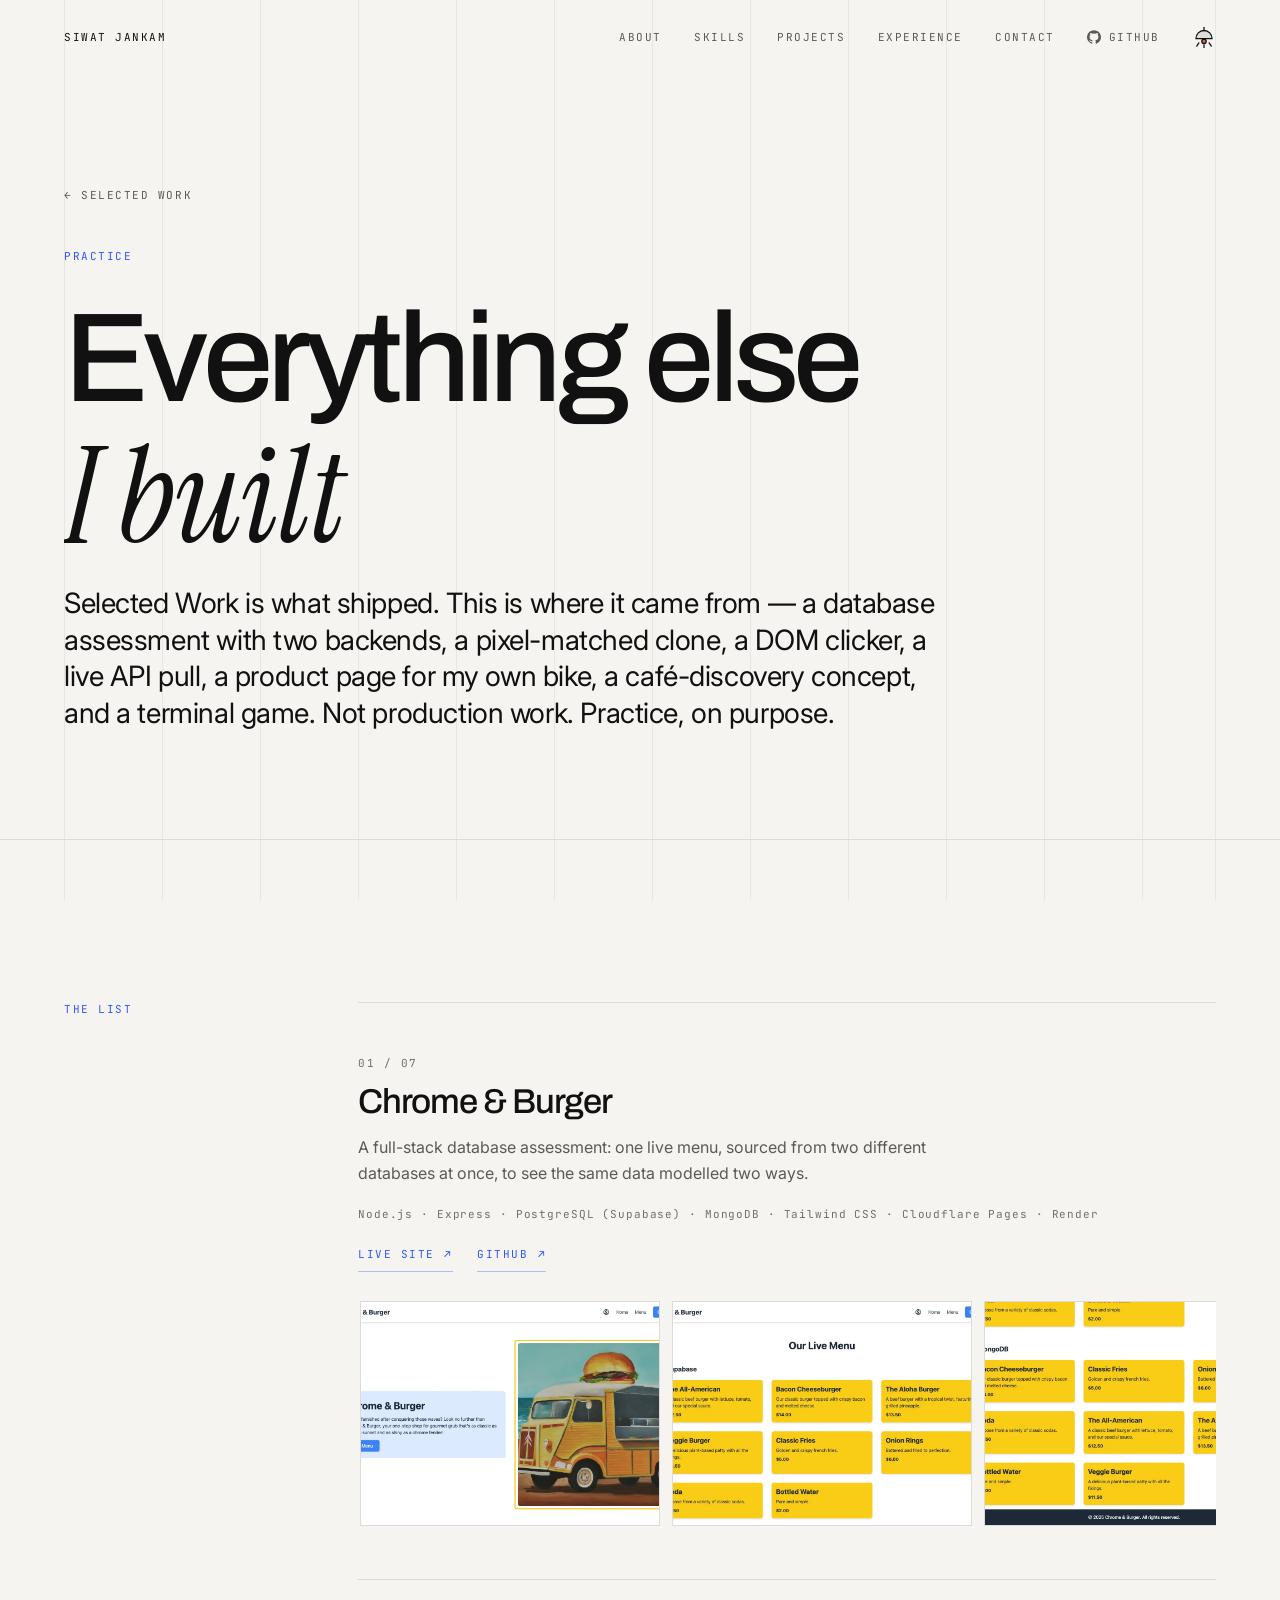
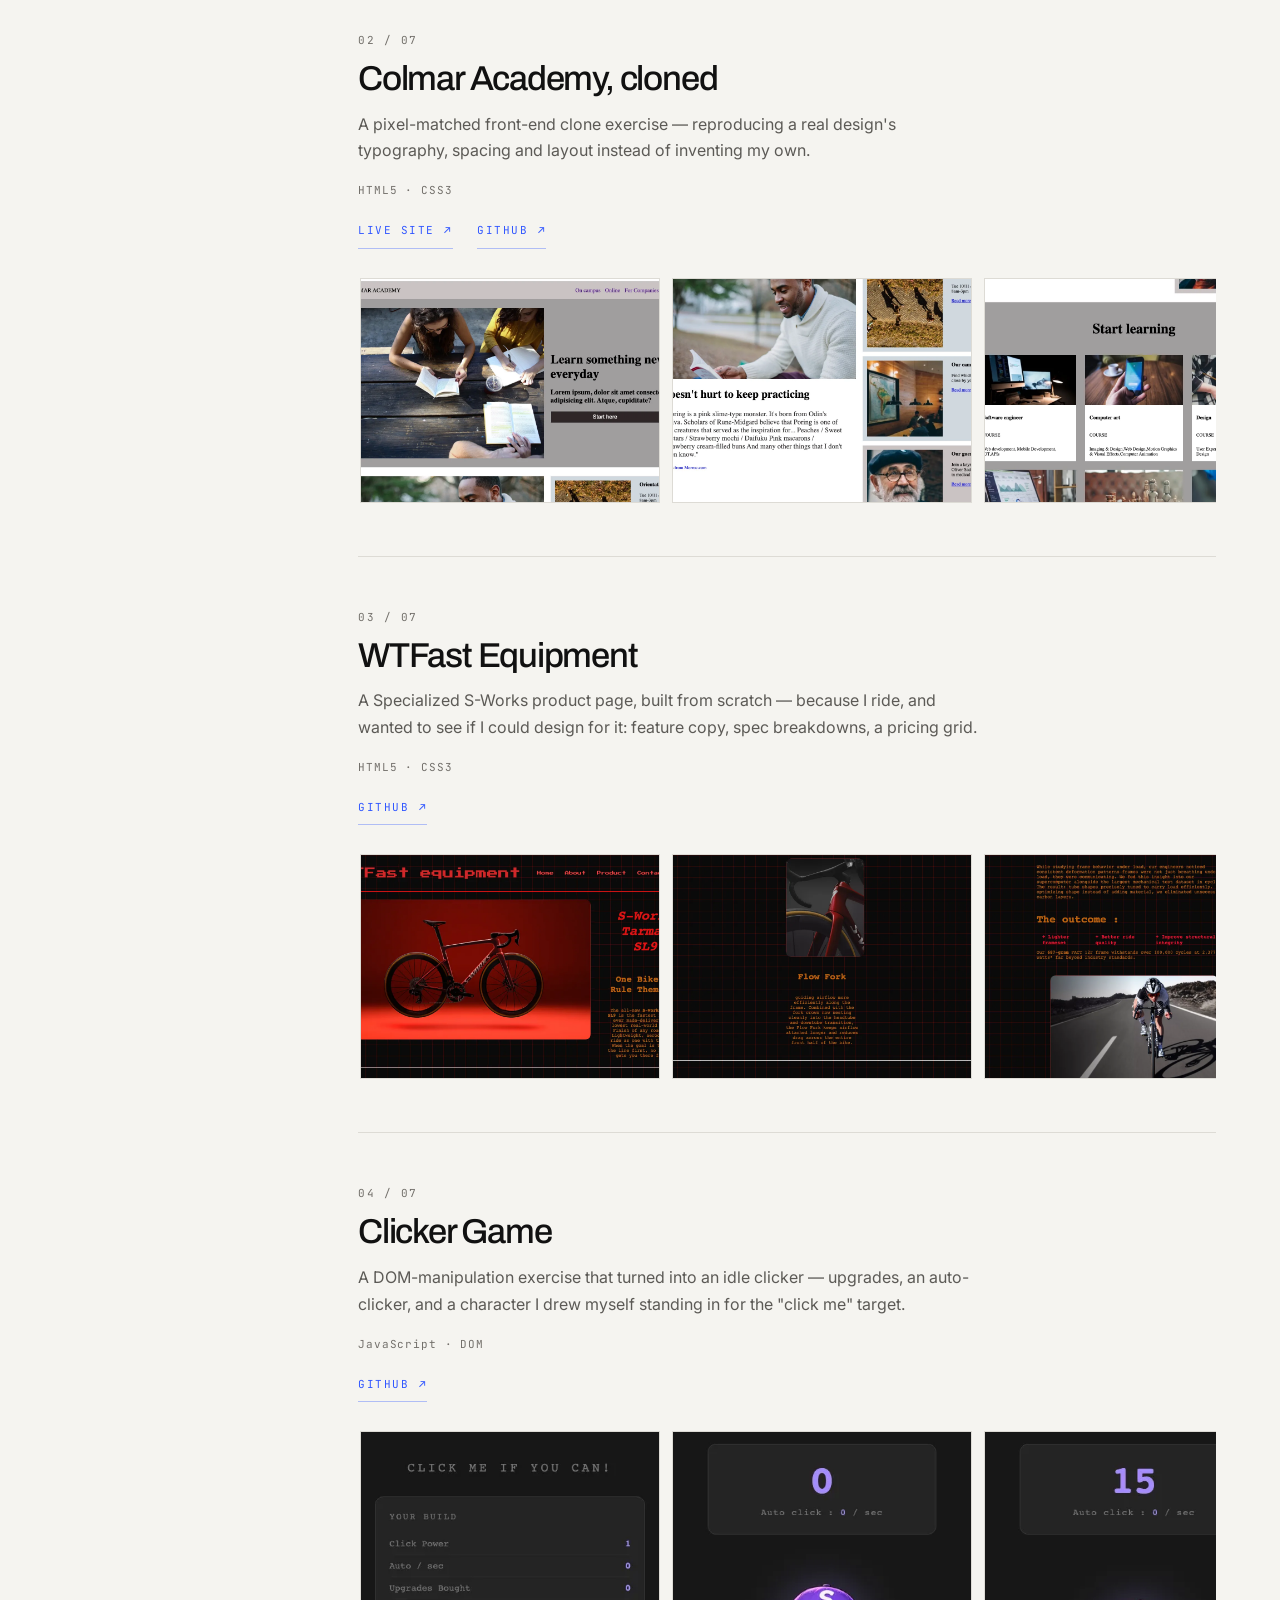
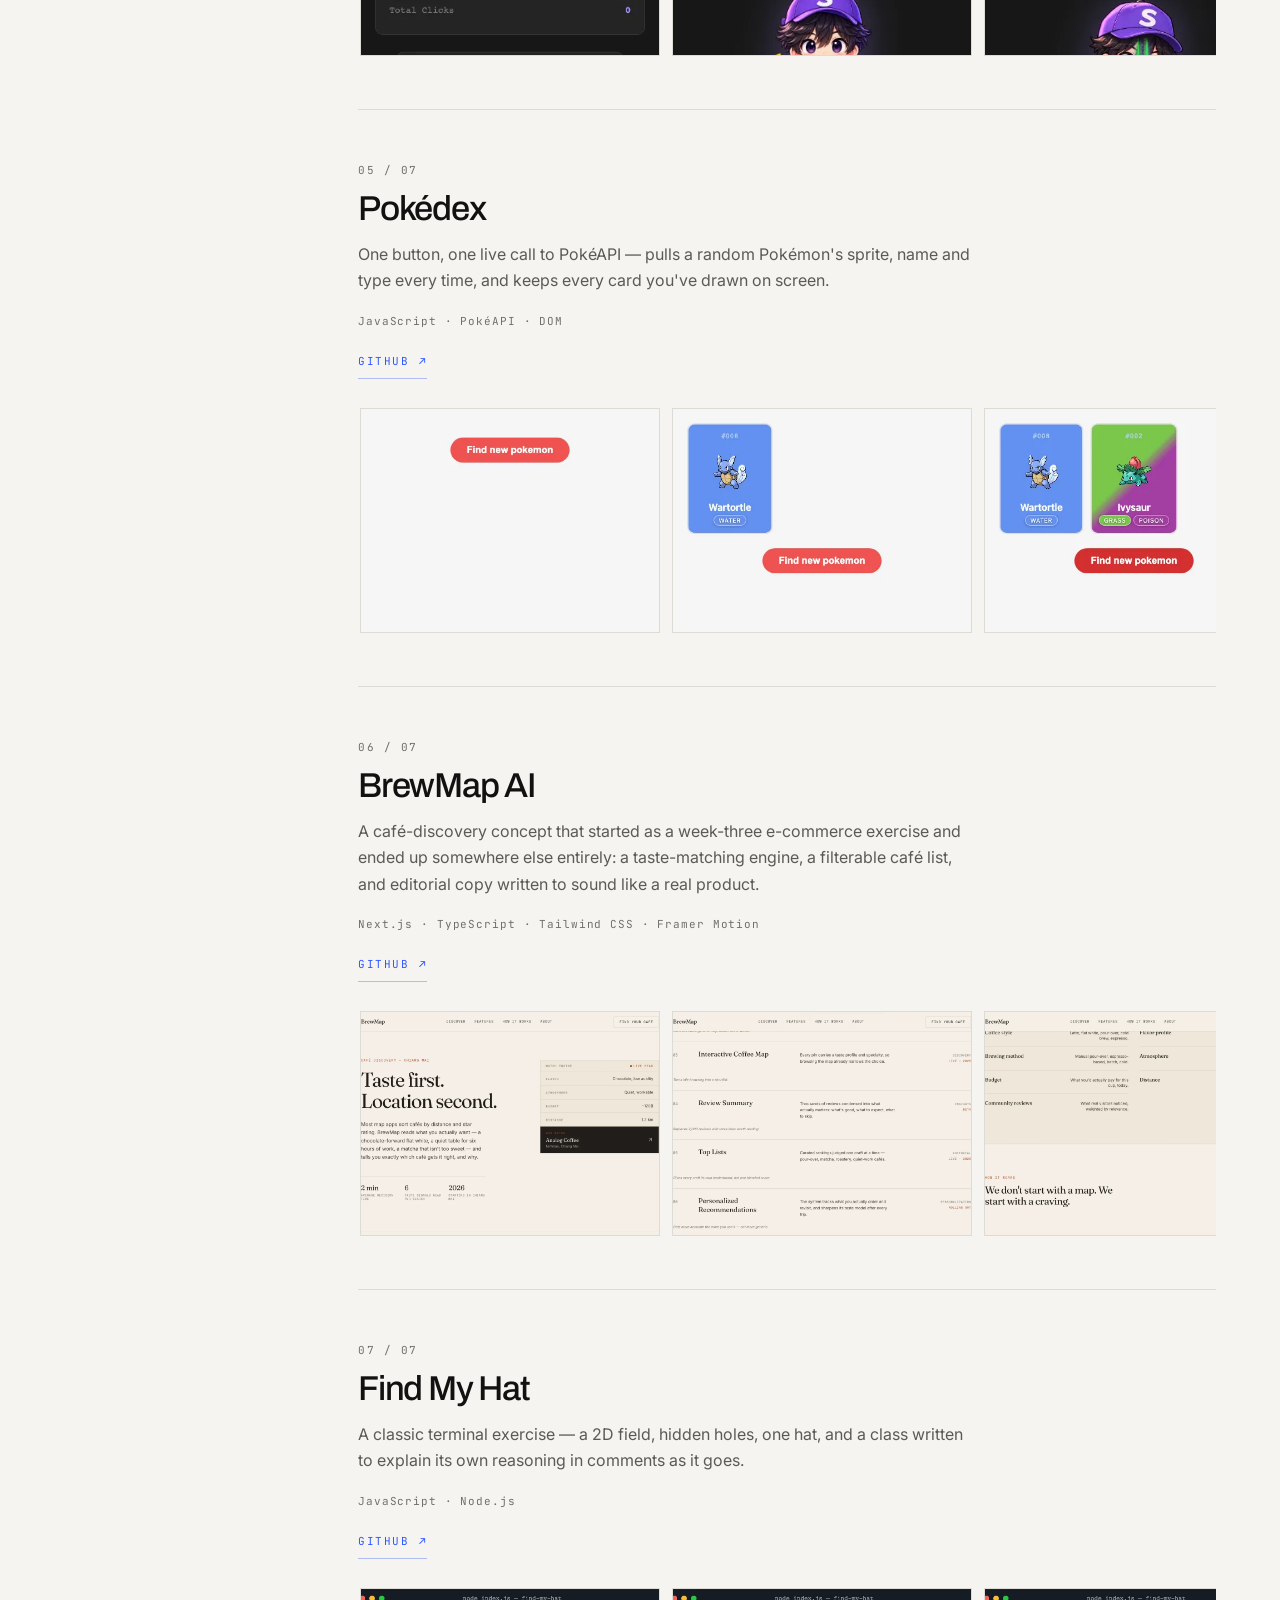
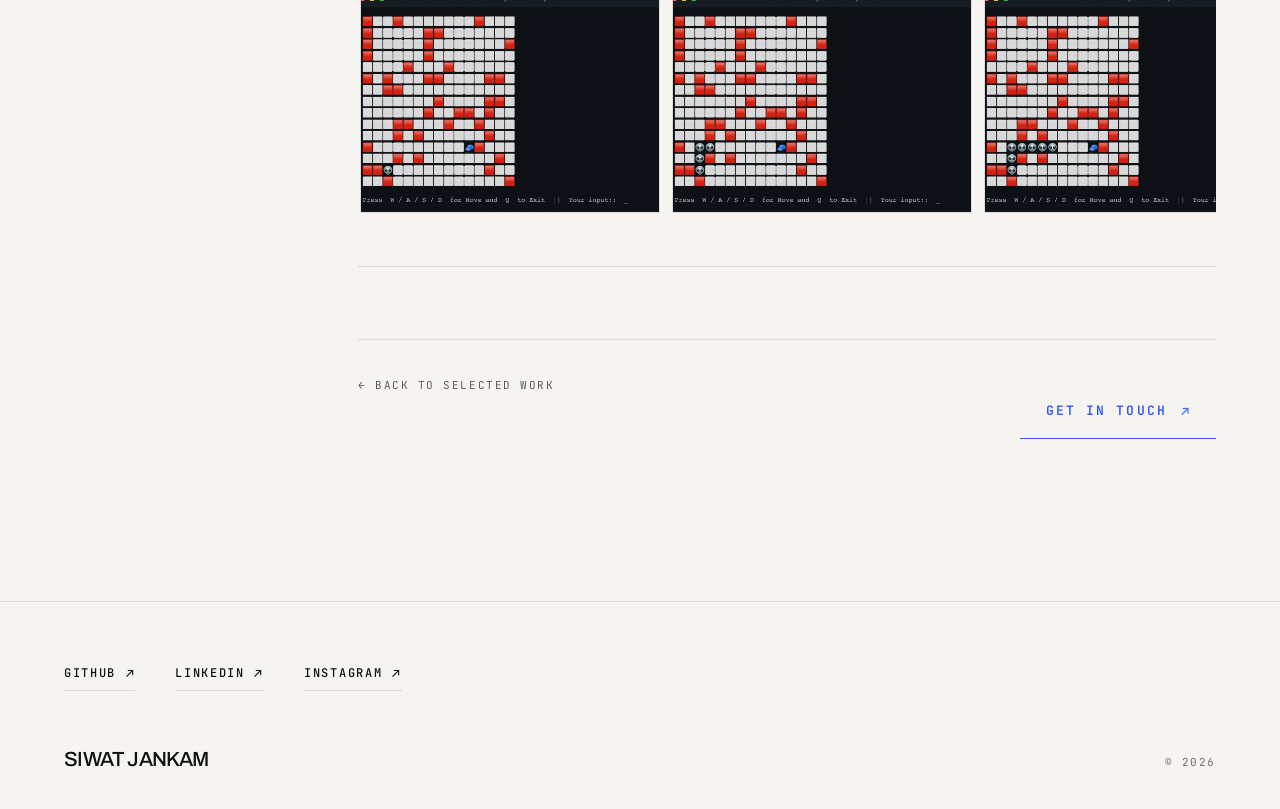
==== practice.html @ a3f68697 "add a Practice & Coursework page with real, working screenshots Adds practice.html, a lighter second" ====
<!DOCTYPE html>
<html lang="en">

<head>
  <meta charset="UTF-8" />
  <meta name="viewport" content="width=device-width, initial-scale=1.0" />
  <title>Practice &amp; Coursework | Siwat Jankam</title>
  <meta name="description" content="Coursework, clones and self-directed exercises — the bootcamp assignments and side practice behind the four projects in Selected Work." />
  <link rel="stylesheet" href="style.css" />
  <script>
    try {
      var t = localStorage.getItem("theme");
      if (t === "dark" || t === "light") {
        document.documentElement.setAttribute("data-theme", t);
      }
    } catch (e) {}
  </script>

  <link rel="preconnect" href="https://fonts.googleapis.com" />
  <link rel="preconnect" href="https://fonts.gstatic.com" crossorigin />
  <link href="https://fonts.googleapis.com/css2?family=Archivo:wght@400;500&family=Instrument+Serif:ital@0;1&family=Inter:wght@400;500&family=JetBrains+Mono:wght@400;500;600&display=swap" rel="stylesheet" />
</head>

<body>

  <div class="grid-lines" aria-hidden="true">
    <span></span><span></span><span></span><span></span><span></span><span></span>
    <span></span><span></span><span></span><span></span><span></span><span></span>
  </div>

  <div class="scroll-progress"><div class="scroll-progress__bar" id="progressBar"></div></div>


  <!-- ════════════════════════════════════════════
       NAV
  ════════════════════════════════════════════ -->
  <nav class="nav" id="nav">
    <div class="nav__inner">
      <a class="nav__logo" href="index.html">Siwat Jankam</a>

      <div class="nav__links">
        <a class="nav__link u-line" href="index.html#about">About</a>
        <a class="nav__link u-line" href="index.html#skills">Skills</a>
        <a class="nav__link u-line" href="index.html#projects">Projects</a>
        <a class="nav__link u-line" href="index.html#experience">Experience</a>
        <a class="nav__link u-line" href="index.html#contact">Contact</a>
        <a href="https://github.com/sjsiwat" target="_blank" rel="noopener" class="nav__github">
          <svg width="14" height="14" fill="currentColor" viewBox="0 0 24 24"><path d="M12 .3a12 12 0 0 0-3.8 23.38c.6.11.82-.26.82-.58v-2.03c-3.34.73-4.04-1.61-4.04-1.61-.55-1.39-1.34-1.76-1.34-1.76-1.08-.74.08-.73.08-.73 1.2.09 1.83 1.24 1.83 1.24 1.07 1.83 2.81 1.3 3.5 1 .1-.78.42-1.31.76-1.61-2.67-.3-5.47-1.33-5.47-5.93 0-1.31.47-2.38 1.24-3.22-.14-.3-.54-1.52.1-3.18 0 0 1-.32 3.3 1.23a11.5 11.5 0 0 1 6 0c2.28-1.55 3.29-1.23 3.29-1.23.64 1.66.24 2.88.12 3.18.77.84 1.23 1.91 1.23 3.22 0 4.61-2.8 5.63-5.48 5.92.43.37.81 1.1.81 2.22v3.29c0 .32.22.7.83.58A12 12 0 0 0 12 .3z"/></svg>
          GITHUB
        </a>
      </div>

      <button class="lamp" id="lamp" type="button" aria-pressed="false"
              aria-label="Turn the lights down">
        <svg class="lamp__svg" width="22" height="22" viewBox="0 0 24 24" fill="none"
             stroke="currentColor" stroke-width="1.4" stroke-linecap="round"
             stroke-linejoin="round" aria-hidden="true">
          <path d="M12 1.6V4.9" />
          <path class="lamp__shade" d="M3.2 13.8C3.2 8.9 7.1 4.9 12 4.9s8.8 4 8.8 8.9Z" />
          <circle class="lamp__bulb" cx="12" cy="16.7" r="2.4" />
          <g class="lamp__rays">
            <path d="M6.4 18.4 4.1 22.0" />
            <path d="M12 20.5V23.4" />
            <path d="M17.6 18.4 19.9 22.0" />
          </g>
        </svg>
      </button>
      <button class="nav__burger" id="burger" aria-label="Toggle menu">
        <svg id="iconMenu" width="20" height="20" fill="none" stroke="currentColor" stroke-width="2" stroke-linecap="round" viewBox="0 0 24 24"><line x1="4" y1="6" x2="20" y2="6"/><line x1="4" y1="12" x2="20" y2="12"/><line x1="4" y1="18" x2="20" y2="18"/></svg>
        <svg id="iconClose" width="20" height="20" fill="none" stroke="currentColor" stroke-width="2" stroke-linecap="round" viewBox="0 0 24 24" style="display:none"><line x1="6" y1="6" x2="18" y2="18"/><line x1="18" y1="6" x2="6" y2="18"/></svg>
      </button>
    </div>

    <div class="nav__mobile" id="mobileMenu">
      <a href="index.html#about">About</a>
      <a href="index.html#skills">Skills</a>
      <a href="index.html#projects">Projects</a>
      <a href="index.html#experience">Experience</a>
      <a href="index.html#contact">Contact</a>
    </div>
  </nav>


  <main>

    <!-- ════════════════════════════════════════════
         HERO
    ════════════════════════════════════════════ -->
    <header class="case-hero">
      <div class="wrap">
        <div class="section__body" style="grid-column: 1 / -1;">
          <a class="case-back u-line" href="index.html#projects">&larr; Selected work</a>

          <p class="hero__kicker">Practice</p>
          <h1 class="section-title case-title">Everything else <span class="accent">I built</span></h1>
          <p class="t-lead case-dek">
            Selected Work is what shipped. This is where it came from — a database assessment with
            two backends, a pixel-matched clone, a DOM clicker, a live API pull, a product page for
            my own bike, a café-discovery concept, and a terminal game. Not production work.
            Practice, on purpose.
          </p>
        </div>
      </div>
    </header>


    <!-- ════════════════════════════════════════════
         THE LIST
    ════════════════════════════════════════════ -->
    <section class="section">
      <div class="wrap">
        <div class="section-label"><span>The list</span></div>
        <div class="section__body">

          <div class="practice-list">

            <!-- 01 — Chrome & Burger -->
            <article class="practice-item reveal">
              <span class="practice-item__index t-micro">01 / 07</span>
              <h2 class="practice-item__title">Chrome &amp; Burger</h2>
              <p class="practice-item__desc t-body">
                A full-stack database assessment: one live menu, sourced from two different
                databases at once, to see the same data modelled two ways.
              </p>
              <p class="practice-item__meta"><span>Node.js</span><span>Express</span><span>PostgreSQL (Supabase)</span><span>MongoDB</span><span>Tailwind CSS</span><span>Cloudflare Pages</span><span>Render</span></p>
              <div class="practice-item__links">
                <a class="btn btn--quiet" href="https://siwat-chrome-burger.pages.dev/" target="_blank" rel="noopener">Live site <span class="btn__arrow">&#8599;</span></a>
                <a class="btn btn--quiet" href="https://github.com/sjsiwat/jsd-assessment-dbs" target="_blank" rel="noopener">GitHub <span class="btn__arrow">&#8599;</span></a>
              </div>
              <div class="practice-item__strip">
                <div class="practice-thumb"><img src="project-images/more/burger-1-home.webp" alt="Chrome & Burger — the landing page" loading="lazy" /></div>
                <div class="practice-thumb"><img src="project-images/more/burger-2-menu-supabase.webp" alt="The menu page, sourced from Supabase" loading="lazy" /></div>
                <div class="practice-thumb"><img src="project-images/more/burger-3-menu-mongodb.webp" alt="The same menu, sourced from MongoDB" loading="lazy" /></div>
                <div class="practice-thumb"><img src="project-images/more/burger-4-mobile.webp" alt="The landing page on mobile" loading="lazy" /></div>
                <div class="practice-thumb"><img src="project-images/more/burger-5-contact.webp" alt="The contact section with a video embed" loading="lazy" /></div>
              </div>
            </article>

            <!-- 02 — Colmar Academy clone -->
            <article class="practice-item reveal">
              <span class="practice-item__index t-micro">02 / 07</span>
              <h2 class="practice-item__title">Colmar Academy, cloned</h2>
              <p class="practice-item__desc t-body">
                A pixel-matched front-end clone exercise — reproducing a real design's typography,
                spacing and layout instead of inventing my own.
              </p>
              <p class="practice-item__meta"><span>HTML5</span><span>CSS3</span></p>
              <div class="practice-item__links">
                <a class="btn btn--quiet" href="https://36-siwat-colmar.vercel.app/" target="_blank" rel="noopener">Live site <span class="btn__arrow">&#8599;</span></a>
                <a class="btn btn--quiet" href="https://github.com/sjsiwat/36_Siwat_colmar" target="_blank" rel="noopener">GitHub <span class="btn__arrow">&#8599;</span></a>
              </div>
              <div class="practice-item__strip">
                <div class="practice-thumb"><img src="project-images/more/colmar-1-hero.webp" alt="Colmar Academy — the hero section" loading="lazy" /></div>
                <div class="practice-thumb"><img src="project-images/more/colmar-2-orientation.webp" alt="Orientation, campus and guest lecture cards" loading="lazy" /></div>
                <div class="practice-thumb"><img src="project-images/more/colmar-3-courses.webp" alt="The course category grid" loading="lazy" /></div>
                <div class="practice-thumb"><img src="project-images/more/colmar-4-thesis.webp" alt="The thesis exhibits section" loading="lazy" /></div>
                <div class="practice-thumb"><img src="project-images/more/colmar-5-mobile.webp" alt="The page on mobile" loading="lazy" /></div>
              </div>
            </article>

            <!-- 03 — WTFast Equipment -->
            <article class="practice-item reveal">
              <span class="practice-item__index t-micro">03 / 07</span>
              <h2 class="practice-item__title">WTFast Equipment</h2>
              <p class="practice-item__desc t-body">
                A Specialized S-Works product page, built from scratch — because I ride, and wanted
                to see if I could design for it: feature copy, spec breakdowns, a pricing grid.
              </p>
              <p class="practice-item__meta"><span>HTML5</span><span>CSS3</span></p>
              <div class="practice-item__links">
                <a class="btn btn--quiet" href="https://github.com/sjsiwat/HTML-CSS-project" target="_blank" rel="noopener">GitHub <span class="btn__arrow">&#8599;</span></a>
              </div>
              <div class="practice-item__strip">
                <div class="practice-thumb"><img src="project-images/more/wtfast-1-hero.webp" alt="WTFast Equipment — the hero section" loading="lazy" /></div>
                <div class="practice-thumb"><img src="project-images/more/wtfast-2-flowfork.webp" alt="A feature breakdown — the Flow Fork" loading="lazy" /></div>
                <div class="practice-thumb"><img src="project-images/more/wtfast-3-outcome.webp" alt="The engineering outcome section with stats" loading="lazy" /></div>
                <div class="practice-thumb"><img src="project-images/more/wtfast-4-framesets.webp" alt="The frameset pricing grid" loading="lazy" /></div>
                <div class="practice-thumb"><img src="project-images/more/wtfast-5-contact.webp" alt="The contact form" loading="lazy" /></div>
              </div>
            </article>

            <!-- 04 — Clicker Game -->
            <article class="practice-item reveal">
              <span class="practice-item__index t-micro">04 / 07</span>
              <h2 class="practice-item__title">Clicker Game</h2>
              <p class="practice-item__desc t-body">
                A DOM-manipulation exercise that turned into an idle clicker — upgrades, an
                auto-clicker, and a character I drew myself standing in for the "click me" target.
              </p>
              <p class="practice-item__meta"><span>JavaScript</span><span>DOM</span></p>
              <div class="practice-item__links">
                <a class="btn btn--quiet" href="https://github.com/sjsiwat/JS-DOM-clickerGame-pokemon" target="_blank" rel="noopener">GitHub <span class="btn__arrow">&#8599;</span></a>
              </div>
              <div class="practice-item__strip">
                <div class="practice-thumb"><img src="project-images/more/clicker-1-start.webp" alt="Clicker Game — the stats panel at zero" loading="lazy" /></div>
                <div class="practice-thumb"><img src="project-images/more/clicker-2-character.webp" alt="The hand-drawn character to click" loading="lazy" /></div>
                <div class="practice-thumb"><img src="project-images/more/clicker-3-clicking.webp" alt="Stats after fifteen clicks" loading="lazy" /></div>
                <div class="practice-thumb"><img src="project-images/more/clicker-4-stats.webp" alt="The counter and auto-click rate" loading="lazy" /></div>
                <div class="practice-thumb"><img src="project-images/more/clicker-5-shop.webp" alt="The upgrade shop, with a fake terminal log" loading="lazy" /></div>
              </div>
            </article>

            <!-- 05 — Pokédex -->
            <article class="practice-item reveal">
              <span class="practice-item__index t-micro">05 / 07</span>
              <h2 class="practice-item__title">Pokédex</h2>
              <p class="practice-item__desc t-body">
                One button, one live call to PokéAPI — pulls a random Pokémon's sprite, name and
                type every time, and keeps every card you've drawn on screen.
              </p>
              <p class="practice-item__meta"><span>JavaScript</span><span>PokéAPI</span><span>DOM</span></p>
              <div class="practice-item__links">
                <a class="btn btn--quiet" href="https://github.com/sjsiwat/JS-DOM-clickerGame-pokemon" target="_blank" rel="noopener">GitHub <span class="btn__arrow">&#8599;</span></a>
              </div>
              <div class="practice-item__strip">
                <div class="practice-thumb"><img src="project-images/more/pokemon-1-empty.webp" alt="Pokédex — the empty starting state" loading="lazy" /></div>
                <div class="practice-thumb"><img src="project-images/more/pokemon-2-draw.webp" alt="The first card drawn" loading="lazy" /></div>
                <div class="practice-thumb"><img src="project-images/more/pokemon-3-draw.webp" alt="Two cards drawn" loading="lazy" /></div>
                <div class="practice-thumb"><img src="project-images/more/pokemon-4-draw.webp" alt="Three cards drawn" loading="lazy" /></div>
                <div class="practice-thumb"><img src="project-images/more/pokemon-5-draw.webp" alt="Four cards drawn, including Pikachu" loading="lazy" /></div>
              </div>
            </article>

            <!-- 06 — BrewMap AI -->
            <article class="practice-item reveal">
              <span class="practice-item__index t-micro">06 / 07</span>
              <h2 class="practice-item__title">BrewMap AI</h2>
              <p class="practice-item__desc t-body">
                A café-discovery concept that started as a week-three e-commerce exercise and ended
                up somewhere else entirely: a taste-matching engine, a filterable café list, and
                editorial copy written to sound like a real product.
              </p>
              <p class="practice-item__meta"><span>Next.js</span><span>TypeScript</span><span>Tailwind CSS</span><span>Framer Motion</span></p>
              <div class="practice-item__links">
                <a class="btn btn--quiet" href="https://github.com/sjsiwat/jsd13-week03-vibecode-myecommerce" target="_blank" rel="noopener">GitHub <span class="btn__arrow">&#8599;</span></a>
              </div>
              <div class="practice-item__strip">
                <div class="practice-thumb"><img src="project-images/more/brewmap-1-hero.webp" alt="BrewMap AI — the hero and match engine card" loading="lazy" /></div>
                <div class="practice-thumb"><img src="project-images/more/brewmap-2-features.webp" alt="The numbered feature list" loading="lazy" /></div>
                <div class="practice-thumb"><img src="project-images/more/brewmap-3-signals.webp" alt="The signals grid and How It Works header" loading="lazy" /></div>
                <div class="practice-thumb"><img src="project-images/more/brewmap-4-quote.webp" alt="A dark editorial pull-quote section" loading="lazy" /></div>
                <div class="practice-thumb"><img src="project-images/more/brewmap-5-cafes.webp" alt="The café listing page" loading="lazy" /></div>
              </div>
            </article>

            <!-- 07 — Find My Hat -->
            <article class="practice-item reveal">
              <span class="practice-item__index t-micro">07 / 07</span>
              <h2 class="practice-item__title">Find My Hat</h2>
              <p class="practice-item__desc t-body">
                A classic terminal exercise — a 2D field, hidden holes, one hat, and a class
                written to explain its own reasoning in comments as it goes.
              </p>
              <p class="practice-item__meta"><span>JavaScript</span><span>Node.js</span></p>
              <div class="practice-item__links">
                <a class="btn btn--quiet" href="https://github.com/sjsiwat/Find-my-hat" target="_blank" rel="noopener">GitHub <span class="btn__arrow">&#8599;</span></a>
              </div>
              <div class="practice-item__strip">
                <div class="practice-thumb"><img src="project-images/more/findhat-1-start.webp" alt="Find My Hat — the field at the start of a run" loading="lazy" /></div>
                <div class="practice-thumb"><img src="project-images/more/findhat-2-move.webp" alt="A few moves in" loading="lazy" /></div>
                <div class="practice-thumb"><img src="project-images/more/findhat-3-move.webp" alt="Further into the run, trail visible" loading="lazy" /></div>
                <div class="practice-thumb"><img src="project-images/more/findhat-4-close.webp" alt="Closing in on the hat" loading="lazy" /></div>
                <div class="practice-thumb"><img src="project-images/more/findhat-5-win.webp" alt="The winning message" loading="lazy" /></div>
              </div>
            </article>

          </div>

          <div class="case-close reveal" style="margin-top: clamp(56px, 8vh, 88px); padding-top: clamp(32px, 4vh, 56px); border-top: 1px solid var(--line);">
            <a class="case-back u-line" href="index.html#projects">&larr; Back to selected work</a>
            <a class="contact__action" href="mailto:sj.siwat@gmail.com">
              <span class="contact__action-label">Get in touch</span>
              <span class="contact__action-arrow" aria-hidden="true">&#8599;</span>
            </a>
          </div>

        </div>
      </div>
    </section>

  </main>


  <!-- ════════════════════════════════════════════
       FOOTER
  ════════════════════════════════════════════ -->
  <footer>
    <div class="footer__inner">
      <nav class="footer__links" aria-label="Elsewhere">
        <a class="footer__link" href="https://github.com/sjsiwat" target="_blank" rel="noopener">
          GitHub <span class="footer__arrow" aria-hidden="true">&#8599;</span>
        </a>
        <a class="footer__link" href="https://www.linkedin.com/in/siwat-jankam-9a340016a" target="_blank" rel="noopener">
          LinkedIn <span class="footer__arrow" aria-hidden="true">&#8599;</span>
        </a>
        <a class="footer__link" href="https://www.instagram.com/yoksiwat/" target="_blank" rel="noopener">
          Instagram <span class="footer__arrow" aria-hidden="true">&#8599;</span>
        </a>
      </nav>

      <div class="footer__sign">
        <span class="footer__mark">Siwat Jankam</span>
        <span class="footer__year">&copy; 2026</span>
      </div>
    </div>
  </footer>


  <script src="script.js"></script>

</body>
</html>
---- style.css ----
/* ════════════════════════════════════════════════════════════
   SIWAT JANKAM — PORTFOLIO
   Minimal Editorial · Fashion + Tech (light)
   ════════════════════════════════════════════════════════════ */

/* ── Design tokens ─────────────────────────────────────────── */
:root {
  /* Surface & ink — warm paper, never pure white or pure black */
  --paper:   #F5F4F0;
  --surface: #FAF9F7;
  --ink:     #111111;
  /* --dim and --mute are darker than the spec values so that body copy and
     micro-labels both clear WCAG AA on --paper: dim 6.25:1, mute 4.55:1.
     The specified #77736D lands at 4.28:1 and fails for normal text; this
     is the nearest value that passes, and the two-step hierarchy holds. */
  --dim:     #5C5A56;
  --mute:    #726F6A;
  --line:    #DDDBD5;
  /* The one colour on the page. Reserved for interaction and position —
     never for headings, body copy, backgrounds or decoration.
     4.81:1 on --paper, 5.33:1 for white on cobalt. */
  --cobalt:  #3157FF;
  /* Second accent, and the only other colour. Two uses: the off-duty lines
     in the hero's typed slot, held above 24px where AA asks 3:1, and the
     marquee. 3.35:1 on --paper — under the 4.5:1 that 11px would need, so
     the marquee only carries it because it is aria-hidden decoration
     duplicating the tag rows above it. #C4441F would pass at 4.55:1. */
  --vermilion: #E4572E;
  /* The same orange, taken down until it carries small text. #E4572E is
     3.35:1 and only clears AA above 24px; this is 4.55:1, so it can hold
     the availability lines at 11px. Same hue — at that size the two are
     indistinguishable, but only one of them is readable. */
  --vermilion-ink: #C4441F;
  --grid-line: color-mix(in srgb, var(--ink) 6%, transparent);
  /* The status light, and what rides on top of a cobalt surface. Both flip
     with the theme, so neither can live on the component any more. */
  --live:    #12A150;
  --on-accent: #FFFFFF;

  /* Type */
  --display: "Archivo", "Inter", system-ui, sans-serif;
  --serif:   "Instrument Serif", Georgia, serif;
  --sans:    "Inter", system-ui, sans-serif;
  --mono:    "JetBrains Mono", ui-monospace, monospace;

  /* Type scale — two poles, almost no middle */
  /* The display sizes were taken down 20%, then a further 10%. The name has
     since come back up 10% — 139.4px at 1440, which keeps it under the
     140.8px it sat at before that second cut. */
  --fs-hero:    clamp(2.77rem, 10.3vw, 8.71rem);
  --fs-display: clamp(2.7rem, 9.9vw, 8.1rem);
  --fs-deck:    clamp(1.8rem, 4.95vw, 3.825rem);
  --fs-lead:    clamp(1.25rem, 2.2vw, 1.75rem);
  --fs-body:    1rem;
  --fs-micro:   11px;

  /* Motion — expo-out everywhere, slow and unhurried */
  --ease: cubic-bezier(.16, 1, .3, 1);
  --dur:  700ms;
  --dur-fold:  520ms;   /* sections folding open and shut */
  --dur-quick: 260ms;   /* contact interactions only */

  /* Grid */
  --gap:  24px;
  --maxw: 1440px;
  --pad:  clamp(24px, 5vw, 80px);
  --section-gap: clamp(120px, 18vh, 220px);
}

/* ── Dark ──────────────────────────────────────────────────────
   Two blocks, identical on purpose: the media query answers a system
   setting, the attribute answers the lamp. Whichever is edited, edit both.
   The ground is a warm charcoal rather than black — the same warmth the
   paper has, turned over. */
@media (prefers-color-scheme: dark) {
  :root:not([data-theme="light"]) {
    /* Ground and ink swap; the two accents swap roles with them. Cobalt
       has to lighten or it reads 3.43:1 on this ground, and the orange goes
       the other way — the bright one is the readable one down here, so
       --vermilion-ink lightens rather than darkens. */
    --paper:   #171612;
    --surface: #1F1E19;
    --ink:     #F2F0EA;   /* 15.89:1 */
    --dim:     #B5B1A8;   /*  8.47:1 */
    --mute:    #8F8B82;   /*  5.33:1 */
    --line:    #33312B;
    --cobalt:  #8CA0FF;   /*  7.40:1 */
    --vermilion: #E4572E; /*  4.92:1 — same value, and it passes here */
    --vermilion-ink: #F0784E;  /* 6.47:1 */
    --live:    #3FBF77;   /*  7.70:1 */
    --on-accent: #171612; /* what sits on a cobalt surface */
  }
}
:root[data-theme="dark"] {
  /* Ground and ink swap; the two accents swap roles with them. Cobalt
     has to lighten or it reads 3.43:1 on this ground, and the orange goes
     the other way — the bright one is the readable one down here, so
     --vermilion-ink lightens rather than darkens. */
  --paper:   #171612;
  --surface: #1F1E19;
  --ink:     #F2F0EA;   /* 15.89:1 */
  --dim:     #B5B1A8;   /*  8.47:1 */
  --mute:    #8F8B82;   /*  5.33:1 */
  --line:    #33312B;
  --cobalt:  #8CA0FF;   /*  7.40:1 */
  --vermilion: #E4572E; /*  4.92:1 — same value, and it passes here */
  --vermilion-ink: #F0784E;  /* 6.47:1 */
  --live:    #3FBF77;   /*  7.70:1 */
  --on-accent: #171612; /* what sits on a cobalt surface */
}

/* ── Reset / base ──────────────────────────────────────────── */
*, *::before, *::after { box-sizing: border-box; margin: 0; padding: 0; }

html {
  scroll-behavior: smooth;
  -webkit-text-size-adjust: 100%;
}

body {
  min-height: 100dvh;
  display: flex;
  flex-direction: column;
  background: var(--paper);
  color: var(--ink);
  font-family: var(--sans);
  font-size: 1rem;
  font-weight: 400;
  line-height: 1.65;
  font-synthesis-weight: none;
  -webkit-font-smoothing: antialiased;
  -moz-osx-font-smoothing: grayscale;
  overflow-x: hidden;
}

a      { color: inherit; text-decoration: none; }
button { font: inherit; background: none; border: none; cursor: pointer; color: inherit; }
img    { max-width: 100%; display: block; }
strong { font-weight: 500; color: var(--ink); }

::selection { background: var(--ink); color: var(--paper); }

:focus-visible { outline: 1px solid var(--cobalt); outline-offset: 4px; }

@media (prefers-reduced-motion: reduce) {
  html { scroll-behavior: auto; }
}

/* ── Scroll progress — single ink hairline ─────────────────── */
.scroll-progress {
  position: fixed;
  top: 0; left: 0; right: 0;
  height: 1px;
  z-index: 100;
}
.scroll-progress__bar {
  height: 100%;
  width: 0%;
  background: var(--cobalt);
  transition: width 0.1s linear;
}

/* ════════════════════════════════════════════════════════════
   TYPOGRAPHY
   High-contrast scale. Display is enormous, micro-label is tiny,
   and almost nothing lives in between.
   ════════════════════════════════════════════════════════════ */

/* ── Display ───────────────────────────────────────────────── */
.t-display,
.hero__name,
.hero__tagline,
.section-title,
.contact__title {
  font-family: var(--display);
  font-weight: 500;
  font-size: var(--fs-display);
  letter-spacing: -0.045em;
  line-height: 0.92;
  color: var(--ink);
  margin: 0;
}

.hero__name { font-size: var(--fs-hero); }
/* The deck sits under the name — display voice, one step down */
.hero__tagline {
  font-size: var(--fs-deck);
  max-width: 26ch;      /* the deck breaks on its own <br>, not on width */
  text-wrap: balance;
  margin-bottom: clamp(24px, 3vh, 40px);
}

/* ── Serif italic accent ───────────────────────────────────────
   One word per heading, five on the page. Optically matched to the
   grotesk beside it — serif reads smaller at the same size. */
.accent {
  font-family: var(--serif);
  font-style: italic;
  font-weight: 400;
  font-size: 1.06em;
  letter-spacing: -0.01em;
  line-height: inherit;
}

/* ── Micro-label ───────────────────────────────────────────── */
.t-micro,
.hero__kicker,
.section-label,
.stat__label,
.about-meta span,
.stack__num,
.project__index,
.exp-hint,
.footer__inner {
  font-family: var(--mono);
  font-size: var(--fs-micro);
  font-weight: 400;
  letter-spacing: 0.14em;
  text-transform: uppercase;
  line-height: 1.4;
  color: var(--mute);
}

/* ── Body ──────────────────────────────────────────────────── */
.t-body,
.hero__intro,
.about-card p,
.stack__note,
.tl-list {
  font-family: var(--sans);
  font-size: var(--fs-body);
  font-weight: 400;
  line-height: 1.65;
  color: var(--dim);
  max-width: 62ch;
}

/* ── Lead — the one mid-step allowed, used sparingly ───────── */
.t-lead {
  font-family: var(--sans);
  font-size: var(--fs-lead);
  font-weight: 400;
  line-height: 1.3;
  letter-spacing: -0.015em;
  color: var(--ink);
}

/* Left-aligned throughout. Nothing is centred. */
.section-label.centered { justify-content: flex-start; }
/* ── Layout ────────────────────────────────────────────────── */
main { position: relative; z-index: 10; flex: 1; }


/* ════════════════════════════════════════════════════════════
   LAYOUT
   One 12-column grid. Content is asymmetric by default: the label
   holds the left rail, the work runs from column 4 to the edge.
   Depth comes from space and hairlines — nothing is raised.
   ════════════════════════════════════════════════════════════ */

.wrap {
  width: 100%;
  max-width: var(--maxw);
  margin-inline: auto;
  padding-inline: var(--pad);
  display: grid;
  grid-template-columns: repeat(12, minmax(0, 1fr));
  column-gap: var(--gap);
}

.section {
  scroll-margin-top: 72px;
  padding-block: var(--section-gap);
  border-top: 1px solid var(--line);   /* divider runs the full width */
}

/* Left rail — micro-label, pinned while its section scrolls past */
.section-label {
  grid-column: 1 / span 2;
  align-self: start;
}

.section__body { grid-column: 4 / -1; }
.section__body > * + * { margin-top: 0; }

/* Hero sits outside the label/body split — it owns the full measure */
.hero .wrap { align-items: start; }


/* ════════════════════════════════════════════════════════════
   MOTION
   Slow, smooth, no bounce. One curve for everything.
   ════════════════════════════════════════════════════════════ */

/* ── Heading line reveal ───────────────────────────────────────
   JS re-wraps each heading a line at a time. The mask clips; the
   inner block slides up from below it. An .accent sits inside its
   own line, so it never reveals on a beat of its own. */
.ln {
  display: block;
  overflow: hidden;
  padding-block: 0.14em;
  margin-block: -0.14em;
}
.ln__i {
  display: block;
  transform: translateY(110%);
  transition: transform 900ms var(--ease);
  transition-delay: var(--ln-delay, 0ms);
  will-change: transform;
}
.is-revealed .ln__i { transform: none; }

/* ── Image reveal ──────────────────────────────────────────────
   The frame is fixed; the picture settles back to its own size. */
.img-reveal { overflow: hidden; }
.img-reveal img {
  transform: scale(1.08);
  transition: transform 1100ms var(--ease);
  will-change: transform;
}
.img-reveal.is-revealed img { transform: none; }

/* ── Link underline ────────────────────────────────────────────
   Draws in from the left, retracts to the right. Never a colour change. */
.u-line { position: relative; }
.u-line::after {
  content: "";
  position: absolute;
  left: 0; right: 0; bottom: -0.18em;
  height: 1px;
  background: currentColor;
  transform: scaleX(0);
  transform-origin: right center;
  transition: transform var(--dur) var(--ease);
}
.u-line:hover::after,
.u-line:focus-visible::after {
  transform: scaleX(1);
  transform-origin: left center;
}

@media (min-width: 900px) {
  .section-label { position: sticky; top: 96px; }
}

@media (max-width: 899px) {
  .section-label { grid-column: 1 / -1; margin-bottom: 24px; }
  .section__body { grid-column: 1 / -1; }
}

/* ── Column rules ──────────────────────────────────────────────
   The grid, made visible. A whisper, not a blueprint. */
.grid-lines {
  position: fixed;
  top: 0; bottom: 0; left: 0; right: 0;
  z-index: 0;
  pointer-events: none;
  max-width: var(--maxw);
  margin-inline: auto;
  padding-inline: var(--pad);
  display: grid;
  grid-template-columns: repeat(12, minmax(0, 1fr));
  column-gap: var(--gap);
}
.grid-lines span { border-left: 1px solid var(--grid-line); }
.grid-lines span:last-child { border-right: 1px solid var(--grid-line); }
@media (max-width: 899px) {
  .grid-lines span:nth-child(n + 5) { display: none; }
  .grid-lines { grid-template-columns: repeat(4, minmax(0, 1fr)); }
}
/* On a phone four rules cut through the text — two is enough to read as a grid */
@media (max-width: 639px) {
  .grid-lines span:nth-child(n + 3) { display: none; }
  .grid-lines { grid-template-columns: repeat(2, minmax(0, 1fr)); }
}

/* Section label — micro-label, sits in the left rail (see LAYOUT) */
.section-label { display: block; color: var(--cobalt); }

/* .section-title takes its size from the display rule */
.section-title { margin-bottom: clamp(48px, 7vh, 96px); }

/* ── Reveal-on-scroll animation ────────────────────────────── */
.reveal {
  opacity: 0;
  transform: translateY(24px);
  transition: opacity var(--dur) var(--ease), transform var(--dur) var(--ease);
  transition-delay: var(--delay, 0s);
}
.reveal.visible { opacity: 1; transform: none; }


/* ════════════════════════════════════════════════════════════
   COMPONENTS
   No cards, no fills, no frames. Structure is drawn with
   hairlines and held apart by space.
   ════════════════════════════════════════════════════════════ */

/* ── Nav ───────────────────────────────────────────────────── */
.nav {
  position: fixed;
  top: 1px; left: 0; right: 0;
  z-index: 50;
  border-bottom: 1px solid transparent;
  transition: background var(--dur) var(--ease), border-color var(--dur) var(--ease);
}
.nav.scrolled {
  background: color-mix(in srgb, var(--paper) 88%, transparent);
  backdrop-filter: blur(16px);
  -webkit-backdrop-filter: blur(16px);
  border-bottom-color: var(--line);
}
.nav__inner {
  max-width: var(--maxw);
  margin-inline: auto;
  padding-inline: var(--pad);
  height: 72px;
  display: flex;
  align-items: center;
  gap: var(--gap);
}
.nav__logo {
  /* Pushes every control to the right edge, so the lamp keeps its place
     whether or not the link row is showing. */
  margin-right: auto;
  display: inline-flex;
  align-items: center;
  font-family: var(--mono);
  font-size: var(--fs-micro);
  letter-spacing: 0.14em;
  text-transform: uppercase;
  color: var(--ink);
  /* Reserves the full name and its caret, so the box never moves while the
     word is being rubbed out and rewritten. 12ch alone falls 18.5px short —
     ch measures the glyph, not the 0.14em riding after each one — and the
     caret adds a pixel and a margin of its own. */
  min-width: calc(12ch + 13 * 0.14em + 1px);
}
/* The caret shows only while the word is being changed — it is the evidence
   that something is writing, not a permanent blinking cursor. */
.nav__logo::after {
  content: "";
  width: 1px;
  height: 1.05em;
  margin-left: 0.14em;
  background: var(--cobalt);
  opacity: 0;
  transition: opacity var(--dur-quick) var(--ease);
}
.nav__logo.is-typing::after {
  opacity: 1;
  animation: caret-blink 1.2s steps(1) infinite;
}
/* ── The lamp ──────────────────────────────────────────────────
   Lit while the page is on paper, out while it is on charcoal — the
   control shows the room's state, not the state it would switch to. */
.lamp {
  flex: none;
  display: inline-flex;
  align-items: center;
  justify-content: center;
  width: 40px;
  height: 40px;
  margin-right: -8px;   /* optical: the glyph is inset in its own box */
  padding: 0;
  background: none;
  border: 0;
  color: var(--ink);
  cursor: pointer;
  transition: color var(--dur-quick) var(--ease);
}
.lamp:hover { color: var(--cobalt); }
.lamp:focus-visible { outline: 1px solid var(--cobalt); outline-offset: 2px; }
.lamp__shade {
  fill: color-mix(in srgb, currentColor 10%, transparent);
  transition: fill var(--dur-quick) var(--ease);
}
.lamp__bulb {
  /* At 22px the filament is the whole signal, so it is not faint about it */
  fill: color-mix(in srgb, var(--vermilion) 88%, transparent);
  stroke: currentColor;
  transition: fill var(--dur-quick) var(--ease);
}
.lamp__rays {
  opacity: 1;
  transform-origin: 12px 14px;
  transition: opacity var(--dur-quick) var(--ease),
              transform var(--dur-quick) var(--ease);
}
/* Lights out: the filament goes cold and the rays retract into the shade */
[data-theme="dark"] .lamp__bulb,
.lamp[aria-pressed="true"] .lamp__bulb { fill: none; }
[data-theme="dark"] .lamp__rays,
.lamp[aria-pressed="true"] .lamp__rays {
  opacity: 0;
  transform: scale(0.6);
}
/* System dark with no choice stored: no attribute is set and the script has
   not run yet, so the media query has to put the lamp out on its own. */
@media (prefers-color-scheme: dark) {
  :root:not([data-theme="light"]) .lamp__bulb { fill: none; }
  :root:not([data-theme="light"]) .lamp__rays { opacity: 0; transform: scale(0.6); }
  /* The drawing is ink on white. Turned over, it is white on ink. */
  :root:not([data-theme="light"]) .portrait .portrait__art {
    filter: contrast(1.12) invert(1);
  }
}
[data-theme="dark"] .portrait .portrait__art { filter: contrast(1.12) invert(1); }

.nav__links {
  display: none;
  align-items: center;
  gap: 2rem;
}
.nav__link {
  font-family: var(--mono);
  font-size: var(--fs-micro);
  letter-spacing: 0.14em;
  text-transform: uppercase;
  color: var(--dim);
  transition: color var(--dur) var(--ease);
}
.nav__link:hover { color: var(--ink); }

.nav__github {
  display: inline-flex;
  align-items: center;
  gap: 0.5rem;
  font-family: var(--mono);
  font-size: var(--fs-micro);
  letter-spacing: 0.14em;
  text-transform: uppercase;
  color: var(--dim);
  transition: color var(--dur) var(--ease);
}
.nav__github:hover { color: var(--ink); }

.nav__burger { display: flex; color: var(--ink); }
.nav__mobile {
  display: none;
  flex-direction: column;
  gap: 1.25rem;
  padding: 1.5rem var(--pad) 2rem;
  background: var(--paper);
  border-bottom: 1px solid var(--line);
}
.nav__mobile.open { display: flex; }
.nav__mobile button {
  font-family: var(--mono);
  font-size: var(--fs-micro);
  letter-spacing: 0.14em;
  text-transform: uppercase;
  color: var(--dim);
  text-align: left;
}
@media (min-width: 900px) {
  .nav__links { display: flex; }
  .nav__burger { display: none; }
  .nav__mobile, .nav__mobile.open { display: none; }
}

/* ── Buttons ───────────────────────────────────────────────────
   No fill by default: a word, a rule, and an arrow that steps right. */
.btn {
  display: inline-flex;
  align-items: baseline;
  gap: 0.6rem;
  font-family: var(--mono);
  font-size: var(--fs-micro);
  letter-spacing: 0.14em;
  text-transform: uppercase;
  color: var(--ink);
  padding-bottom: 0.5rem;
  border-bottom: 1px solid var(--ink);
  transition: color var(--dur) var(--ease), border-color var(--dur) var(--ease);
}
.btn__arrow {
  display: inline-block;
  transition: transform var(--dur) var(--ease);
}
.btn:hover .btn__arrow { transform: translateX(4px); }

.btn--solid {
  background: var(--ink);
  color: var(--paper);
  border-bottom-color: var(--ink);
  padding: 1rem 1.5rem;
}
.btn--solid:hover { color: var(--paper); }

.btn--quiet { color: var(--dim); border-bottom-color: var(--line); }
.btn--quiet:hover { color: var(--ink); border-bottom-color: var(--ink); }

/* ── Hero ──────────────────────────────────────────────────── */
.hero {
  scroll-margin-top: 72px;
  min-height: 100vh;
  display: flex;
  align-items: center;
}
.hero__inner {
  padding-block: clamp(120px, 20vh, 200px) var(--section-gap);
  row-gap: 0;                 /* rows are spaced by explicit margins below */
}
.hero__kicker { grid-column: 1 / -1; }
.hero__text   { grid-column: 1 / -1; min-width: 0; }
.hero__photo  { grid-column: 1 / -1; margin-top: clamp(48px, 8vh, 96px); }

@media (min-width: 900px) {
  .hero__text  { grid-column: 1 / span 8; }
  /* The portrait shares the name's row, then drops by the distance from the
     line-box top to the cap of the S — half-leading plus the ascender gap,
     both proportional to the type size, so the alignment holds at any width. */
  .hero__photo {
    grid-column: 10 / -1;
    align-self: start;
    margin-top: calc(var(--fs-hero) * 0.092);
  }
}

.hero__kicker {
  display: flex;
  align-items: center;
  gap: 0.6rem;
  margin-bottom: clamp(24px, 4vh, 48px);
  color: var(--cobalt);
}
.hero__name { margin-bottom: clamp(28px, 4vh, 56px); }

/* Each letter is its own span so the cursor can pick one out. They stay
   inline: inline-block would let them move, but it also costs Archivo its
   kerning pairs — 3px on "Jankam" at this size — and the line masks would
   clip anything that moved anyway. So colour is the whole effect.

   It arrives fast and leaves slowly, which leaves a short trail of cobalt
   behind the cursor as it crosses the name rather than a hard on and off. */
@media (hover: hover) {
  .hero__name .ch { transition: color 520ms var(--ease); }

  /* :has, not :hover, on the name itself — otherwise crossing the empty
     half of the line would dim every letter with none of them picked out.
     Its argument's specificity lands this at (0,4,0), so the rule for the
     hovered letter has to be qualified the same way to outrank it. */
  .hero__name:has(.ch:hover) .ch {
    color: var(--mute);
    transition-duration: 260ms;
  }
  .hero__name:has(.ch:hover) .ch:hover {
    color: var(--cobalt);
    transition-duration: 120ms;
  }
}
.hero__tagline {
  font-size: var(--fs-deck);
  max-width: 26ch;      /* the deck breaks on its own <br>, not on width */
  text-wrap: balance;
  margin-bottom: clamp(24px, 3vh, 40px);
}

/* Typing line — role names take the serif italic accent */
.hero__typing {
  display: flex;
  flex-wrap: wrap;
  align-items: baseline;
  gap: 0.5rem;
  min-height: 2.4rem;
  margin-bottom: clamp(28px, 4vh, 48px);
}
.hero__typing .lead {
  font-size: var(--fs-lead);
  color: var(--dim);
  white-space: nowrap;
}
/* The line that types itself is the hero's one moving part. Roles take the
   cobalt, the off-duty lines take vermilion. Its own size floor sits at
   24px so vermilion always reads as large text, where 3:1 is the bar. */
.hero__typing .typed {
  --fs-typed: clamp(1.5rem, 2.2vw, 1.75rem);
  font-family: var(--sans);
  font-size: var(--fs-typed);
  letter-spacing: -0.015em;
  color: var(--cobalt);
  min-width: 0;
}
.hero__typing .typed.is-role {
  font-family: var(--serif);
  font-style: italic;
  font-size: calc(var(--fs-typed) * 1.06);
  letter-spacing: -0.01em;
  color: var(--cobalt);
}
.hero__typing .typed.is-fun { color: var(--vermilion); }
.hero__typing .caret {
  display: inline-block;
  width: 1px;
  height: 1.05em;
  background: currentColor;
  vertical-align: -0.14em;
  animation: caret-blink 1.2s steps(1) infinite;
}
@keyframes caret-blink { 50% { opacity: 0; } }

.hero__intro { margin-bottom: clamp(32px, 5vh, 56px); }

.hero__actions {
  display: flex;
  flex-wrap: wrap;
  align-items: center;
  gap: clamp(24px, 3vw, 48px);
  margin-bottom: clamp(56px, 9vh, 112px);
}
.hero__socials {
  display: flex;
  align-items: center;
  gap: 1.25rem;
  color: var(--dim);
}
.hero__socials a { transition: color var(--dur) var(--ease); }
.hero__socials a:hover { color: var(--ink); }

/* ── Stats — display figures over mono captions ────────────── */
.stats {
  display: grid;
  grid-template-columns: repeat(2, minmax(0, 1fr));
  gap: clamp(24px, 3vw, 40px);
  border-top: 1px solid var(--line);
  padding-top: clamp(24px, 3vh, 40px);
}
@media (min-width: 640px) { .stats { grid-template-columns: repeat(4, minmax(0, 1fr)); } }

.stat__value {
  font-family: var(--display);
  font-weight: 500;
  font-size: clamp(2.25rem, 4vw, 3.5rem);
  letter-spacing: -0.045em;
  line-height: 1;
  color: var(--cobalt);
  margin-bottom: 0.75rem;
}
.stat__label { color: var(--mute); }

/* ── Portrait ──────────────────────────────────────────────────
   A plain frame, and the picture in its own colour. */
.profile { position: relative; }
.profile__img {
  position: relative;
  aspect-ratio: 4 / 5;
  background: var(--surface);
  /* A shade firmer than --line: the drawing's own ground is close enough
     to the paper that the default hairline all but disappears. */
  border: 1px solid color-mix(in srgb, var(--ink) 26%, transparent);
}
.profile__img img {
  width: 100%;
  height: 100%;
  object-fit: cover;
}

/* The drawing is what you meet first; the photograph is underneath,
   and hovering the frame dissolves the ink away to find it. */
.portrait {
  /* Both layers carry the same zoom and origin, so the drawing and the
     photograph stay registered while the figure comes forward and the
     crop eats sky rather than shoulders. */
  --portrait-zoom: 1.1;
  cursor: pointer;
}
.portrait img {
  position: absolute;
  inset: 0;
  transform-origin: 50% 58%;
}
.portrait .portrait__art,
.portrait .portrait__real { transform: scale(calc(var(--portrait-zoom) * 1.08)); }
.portrait.is-revealed .portrait__art,
.portrait.is-revealed .portrait__real { transform: scale(var(--portrait-zoom)); }
.portrait .portrait__art {
  opacity: 1;
  /* The drawing traces this exact photograph, frame for frame, so the two
     layers need no nudging — the face dissolves in place. The contrast is
     nudged just enough to firm the ink; its ground reads 240, so anything
     stronger clips that to white and loses the faint construction lines.
     Outbids .img-reveal img, which would otherwise drop the opacity leg. */
  filter: contrast(1.12);
  transition: opacity 520ms var(--ease), transform 1100ms var(--ease);
}

.portrait:hover .portrait__art,
.portrait.is-peeking .portrait__art,
.portrait.is-unmasked .portrait__art { opacity: 0; }

/* No illustration on disk, no two-layer frame — fall back to the photograph. */
.portrait.is-photo-only .portrait__art { display: none; }
.portrait.is-photo-only { cursor: default; }

.profile__caption {
  display: flex;
  align-items: baseline;
  justify-content: space-between;
  gap: 1rem;
  margin-top: 0.75rem;
  font-family: var(--mono);
  font-size: var(--fs-micro);
  letter-spacing: 0.14em;
  text-transform: uppercase;
  line-height: 1.4;
  color: var(--mute);
}

/* The only cue that the frame has a second picture under it. Cobalt,
   because on this page cobalt is what you can act on. */
.portrait__toggle {
  display: inline-flex;
  align-items: center;
  gap: 0.5rem;
  margin-top: 0.6rem;
  padding: 0;
  background: none;
  border: 0;
  font-family: var(--mono);
  font-size: var(--fs-micro);
  font-weight: 500;
  letter-spacing: 0.14em;
  text-transform: uppercase;
  color: var(--cobalt);
  cursor: pointer;
}
.portrait__toggle-arrow {
  display: inline-block;
  line-height: 1;
  transition: transform var(--dur-quick) var(--ease);
}
.portrait__toggle:hover .portrait__toggle-arrow,
.portrait__toggle:focus-visible .portrait__toggle-arrow { transform: translate(4px, -4px); }
.portrait__toggle:focus-visible { outline: 1px solid var(--cobalt); outline-offset: 4px; }

/* Underline draws left to right under the words only, never the arrow —
   the same interaction idiom as the contact CTA, at the same tempo. */
.portrait__toggle-label { position: relative; }
.portrait__toggle-label::after {
  content: "";
  position: absolute;
  left: 0; right: 0; bottom: -0.3em;
  height: 1px;
  background: currentColor;
  transform: scaleX(0);
  transform-origin: right center;
  transition: transform var(--dur-quick) var(--ease);
}
.portrait__toggle:hover .portrait__toggle-label::after,
.portrait__toggle:focus-visible .portrait__toggle-label::after,
.portrait__toggle[aria-pressed="true"] .portrait__toggle-label::after {
  transform: scaleX(1);
  transform-origin: left center;
}

/* The one green on the page. Small enough to read as a signal
   rather than as a third accent colour. */
.status {
  display: inline-flex;
  align-items: baseline;
  gap: 0.5rem;
}
.status__dot {
  position: relative;
  flex: none;
  align-self: center;
  width: 6px;
  height: 6px;
  border-radius: 50%;
  background: var(--live);
}
.status__dot::after {
  content: "";
  position: absolute;
  inset: -3px;
  border-radius: 50%;
  border: 1px solid var(--live);
  opacity: 0;
  animation: status-pulse 2.6s var(--ease) infinite;
}
@keyframes status-pulse {
  0%   { transform: scale(0.6); opacity: 0.7; }
  70%  { transform: scale(1.5); opacity: 0; }
  100% { transform: scale(1.5); opacity: 0; }
}

/* ── About ─────────────────────────────────────────────────── */
.about-card p + p { margin-top: 1.5rem; }
.about-meta {
  display: flex;
  flex-wrap: wrap;
  gap: 0.5rem 1.25rem;
  margin-top: clamp(32px, 4vh, 56px);
  padding-top: clamp(20px, 2.5vh, 32px);
  border-top: 1px solid var(--line);
}

/* ── Skills ────────────────────────────────────────────────────
   A numbered index. Entries are mono text separated by a middot —
   no chips, no frames, no colour. */
.stack__row {
  display: grid;
  grid-template-columns: 1fr;
  gap: 0.75rem var(--gap);
  padding-block: clamp(28px, 3.5vh, 44px);
  border-top: 1px solid var(--line);
}
.stack__row:last-child { border-bottom: 1px solid var(--line); }

@media (min-width: 768px) {
  .stack__row {
    grid-template-columns: auto minmax(0, 3fr) minmax(0, 5fr);
    align-items: baseline;
  }
}

.stack__num { color: var(--mute); }
.stack__name {
  font-family: var(--sans);
  font-size: var(--fs-lead);
  font-weight: 400;
  letter-spacing: -0.015em;
  line-height: 1.2;
  color: var(--ink);
  text-transform: none;
}
.stack__note { margin-top: 0.5rem; }
.stack__tags {
  font-family: var(--mono);
  font-size: var(--fs-micro);
  letter-spacing: 0.08em;
  line-height: 2;
  color: var(--dim);
}
.stack__tags span:not(:last-child)::after {
  content: " · ";
  color: var(--mute);
}

/* ── Marquee — the whole stack, drifting past ──────────────── */
.marquee {
  overflow: hidden;
  border-top: 1px solid var(--line);
  border-bottom: 1px solid var(--line);
  padding-block: 1.25rem;
  margin-top: clamp(56px, 8vh, 96px);
}
.marquee__track {
  display: flex;
  width: max-content;
  animation: marquee 72s linear infinite;
}
.marquee__group {
  display: flex;
  gap: 2.5rem;
  padding-right: 2.5rem;
  font-family: var(--mono);
  font-size: var(--fs-micro);
  letter-spacing: 0.14em;
  text-transform: uppercase;
  /* The one warm band on the page. It is aria-hidden and every tag on it is
     already listed as real text in the rows above, so it runs as texture
     rather than as something to read — see the note on --vermilion. */
  color: var(--vermilion);
  white-space: nowrap;
}
@keyframes marquee { to { transform: translateX(-50%); } }

/* ── Projects — a carousel, one spread to a card ────────────────
   The entries used to run down the page swapping sides. Sideways they
   need to agree with each other instead: one width, one picture box, and
   the links pinned to the foot so the row of them reads as a line. */
.carousel { border-top: 1px solid var(--line); }

/* The track breaks two columns further left than the section body it sits
   in, into the air beside the sticky label — the word PROJECTS is 11px mono
   and its ink ends less than half way across the two columns reserved for
   it, so the track clears the letters by a gap and a half while the picture
   gains the rest. Expressed against the body's own nine columns so it
   survives any change to --gap or --maxw. It rides on the panel, not on
   .disclosure__inner, whose overflow:hidden would clip a negative margin. */
@media (min-width: 900px) {
  .disclosure__panel--wide {
    margin-left: calc((100% - 8 * var(--gap)) * -2 / 9 - 2 * var(--gap));
  }
}

.projects {
  display: flex;
  gap: var(--gap);
  /* The track scrolls in place; the page never moves sideways. */
  overflow-x: auto;
  overflow-y: hidden;
  overscroll-behavior-x: contain;
  scroll-snap-type: x mandatory;
  /* The rail below is the scrollbar — the browser's own is redundant. */
  scrollbar-width: none;
  -ms-overflow-style: none;
  /* Room for focus rings, which the overflow would otherwise clip. The
     scroll-padding matches it, or the snapped rest position sits at 2px
     and the "at the start" test never fires. */
  padding-block: clamp(28px, 4vh, 48px);
  padding-inline: 2px;
  scroll-padding-inline: 2px;
}
.projects::-webkit-scrollbar { display: none; }
.projects:focus-visible { outline: 1px solid var(--cobalt); outline-offset: 4px; }

.project {
  --fs-project-title: clamp(1.575rem, 2.7vw, 2.475rem);
  /* Supporting work runs narrower than a page, so a second card is always
     part in view and the featured picture stays clearly the largest thing
     in the section. Sized against the track rather than the viewport: the
     featured figure is eight of twelve columns above 900px and the whole
     width below it, and only a share of the same box tracks that. Holds the
     gap at 22% from 375px to 1440px; a vw clamp fell to 12% in between. */
  flex: 0 0 82%;
  display: flex;
  flex-direction: column;
  scroll-snap-align: start;
}

/* ── The featured entry ────────────────────────────────────────
   Out of the track and across the whole panel: the picture and the words
   side by side, the way the entries read before they were a carousel. The
   supporting cards keep the stacked layout at every width, because at
   618px a second column would leave the prose about thirty characters. */
.project--featured {
  padding-bottom: clamp(48px, 6vh, 80px);
  margin-bottom: clamp(40px, 5vh, 64px);
  border-bottom: 1px solid var(--line);
}
@media (min-width: 900px) {
  .project { flex-basis: 54%; }   /* the featured figure is 66% up here */
  .project--featured {
    display: grid;
    grid-template-columns: repeat(12, minmax(0, 1fr));
    column-gap: var(--gap);
    align-content: start;
  }
  .project--featured .project__head   { grid-column: 1 / -1; }
  .project--featured .project__figure { grid-column: 1 / span 8; align-self: start; }
  .project--featured .project__text   { grid-column: 9 / -1; }
}

/* FEATURED carries the accent; the number beside it stays quiet. */
.project__badge { color: var(--cobalt); }

.project__lead {
  font-family: var(--sans);
  font-size: var(--fs-lead);
  letter-spacing: -0.015em;
  line-height: 1.25;
  color: var(--ink);
  margin-bottom: 1.25rem;
}

/* What I did, as opposed to what it was built with — set apart from the
   stack row below it by weight and colour, not by another rule. */
.project__craft {
  font-family: var(--mono);
  font-size: var(--fs-micro);
  font-weight: 500;
  letter-spacing: 0.12em;
  text-transform: uppercase;
  line-height: 2;
  color: var(--cobalt);
  margin-bottom: 1.25rem;
}
.project__craft span:not(:last-child)::after {
  content: " / ";
  color: var(--mute);
}

/* The one picture on the page big enough to reward a closer look */
.project--featured .project__figure:hover img { transform: scale(1.015); }

/* A quiet marker between the featured entry and the rest */
.projects__aside {
  font-family: var(--mono);
  font-size: var(--fs-micro);
  letter-spacing: 0.14em;
  text-transform: uppercase;
  color: var(--mute);
  margin-bottom: clamp(16px, 2vh, 24px);
}

/* Contain, never cover: these are screenshots of real interfaces and they
   arrive in four different shapes. A fixed box lines the cards up; letting
   the picture sit inside it keeps every one of them undistorted. */
.project__figure {
  /* 16:9 rather than 16:10 — the screenshots are wider than either, so the
     shallower box is the same picture with less dead paper above and below. */
  aspect-ratio: 16 / 9;
  margin-bottom: clamp(20px, 3vh, 32px);
  background: var(--surface);
  border: 1px solid var(--line);
}
.project__figure img {
  width: 100%;
  height: 100%;
  object-fit: contain;
  transition: transform 1100ms var(--ease);
}

.project__text { display: flex; flex-direction: column; flex: 1; }

.project__index {
  display: block;
  margin-bottom: 1rem;
}
.project__title {
  font-family: var(--display);
  font-weight: 500;
  font-size: var(--fs-project-title);
  letter-spacing: -0.035em;
  line-height: 1;
  color: var(--ink);
  margin-bottom: clamp(20px, 3vh, 32px);
}
.project__desc { margin-bottom: 1.25rem; }
.project__meta {
  font-family: var(--mono);
  font-size: var(--fs-micro);
  letter-spacing: 0.08em;
  line-height: 2;
  color: var(--mute);
  margin-bottom: 1.5rem;
}
.project__meta span:not(:last-child)::after { content: " · "; }
.project__links {
  display: flex;
  flex-wrap: wrap;
  gap: 1.5rem;
  /* Pinned to the foot so the links line up across cards of unequal prose */
  margin-top: auto;
}
.project__links .btn {
  color: var(--cobalt);
  border-bottom-color: color-mix(in srgb, var(--cobalt) 35%, transparent);
}
.project__links .btn:hover { color: var(--cobalt); border-bottom-color: var(--cobalt); }

/* ── Carousel controls ─────────────────────────────────────────
   The rail is the scrollbar, drawn in the page's own hand: a hairline
   with the accent riding it in proportion to how much is off-screen. */
.carousel__foot {
  display: flex;
  align-items: center;
  gap: clamp(24px, 4vw, 56px);
  padding-top: clamp(20px, 2.5vh, 28px);
  border-top: 1px solid var(--line);
}
.carousel__rail {
  position: relative;
  flex: 1;
  height: 1px;
  background: var(--line);
}
.carousel__bar {
  position: absolute;
  top: 0;
  left: 0;
  height: 1px;
  width: 25%;
  background: var(--cobalt);
  transform-origin: left center;
  will-change: transform;
}
.carousel__nav {
  display: flex;
  gap: 0.5rem;
}
.carousel__btn {
  width: 2.75rem;
  height: 2.75rem;
  display: inline-flex;
  align-items: center;
  justify-content: center;
  background: none;
  border: 1px solid color-mix(in srgb, var(--cobalt) 35%, transparent);
  font-family: var(--mono);
  font-size: 14px;
  line-height: 1;
  color: var(--cobalt);
  cursor: pointer;
  transition: background-color var(--dur-quick) var(--ease),
              color var(--dur-quick) var(--ease),
              border-color var(--dur-quick) var(--ease);
}
.carousel__btn:hover,
.carousel__btn:focus-visible {
  background: var(--cobalt);
  border-color: var(--cobalt);
  color: var(--on-accent);
}

/* No JS, no controls — the track still scrolls on its own. */
.carousel__foot { display: none; }
.js-carousel .carousel__foot { display: flex; }

/* ── Activity — the GitHub calendar, redrawn in the page's own language ──
   No green, no rounded chrome: an ink ramp on paper, with the accent kept
   for the busiest quartile so the colour still means something. */
.gh__figures {
  display: grid;
  grid-template-columns: repeat(3, minmax(0, 1fr));
  gap: clamp(24px, 3vw, 48px);
  padding-bottom: clamp(40px, 5vh, 64px);
  border-bottom: 1px solid var(--line);
}
.gh__value {
  display: block;
  font-family: var(--display);
  font-weight: 500;
  font-size: clamp(2rem, 3.6vw, 3rem);
  letter-spacing: -0.045em;
  line-height: 1;
  color: var(--cobalt);
  margin-bottom: 0.75rem;
}
.gh__label {
  font-family: var(--mono);
  font-size: var(--fs-micro);
  letter-spacing: 0.14em;
  text-transform: uppercase;
  color: var(--mute);
}

.gh__chart { padding-top: clamp(32px, 4vh, 56px); }
/* The calendar is 53 weeks wide and will not fold — it scrolls in place
   rather than forcing the page sideways. */
.gh__scroll {
  overflow-x: auto;
  padding-bottom: 0.5rem;
}
.gh {
  /* Sized so 53 weeks fill the content column at full width, and fall back
     to a legible minimum that scrolls once the column gets narrow. */
  --gh-cell: clamp(9px, 1.02vw, 14px);
  --gh-gap: 3px;
  --gh-rail: 34px;
}

.gh__months {
  display: grid;
  grid-template-columns: repeat(53, var(--gh-cell));
  gap: var(--gh-gap);
  margin-left: var(--gh-rail);
  margin-bottom: 0.6rem;
  min-width: max-content;
}
.gh__months span {
  grid-row: 1;
  font-family: var(--mono);
  font-size: var(--fs-micro);
  letter-spacing: 0.14em;
  text-transform: uppercase;
  color: var(--mute);
  white-space: nowrap;
}

.gh__plot { display: flex; gap: 0; min-width: max-content; }
.gh__weekdays {
  width: var(--gh-rail);
  display: grid;
  grid-template-rows: repeat(7, var(--gh-cell));
  gap: var(--gh-gap);
  font-family: var(--mono);
  font-size: var(--fs-micro);
  letter-spacing: 0.08em;
  text-transform: uppercase;
  color: var(--mute);
}
.gh__weekdays span:nth-child(1) { grid-row: 2; }
.gh__weekdays span:nth-child(2) { grid-row: 4; }
.gh__weekdays span:nth-child(3) { grid-row: 6; }

.gh__grid {
  display: grid;
  grid-template-columns: repeat(53, var(--gh-cell));
  grid-template-rows: repeat(7, var(--gh-cell));
  gap: var(--gh-gap);
}
.gh__grid i,
.gh__legend i {
  display: block;
  width: var(--gh-cell);
  height: var(--gh-cell);
  border-radius: 2px;
  background: var(--gh-0);
}
.gh__legend i { width: 11px; height: 11px; }
.gh {
  --gh-0: color-mix(in srgb, var(--ink) 7%, transparent);
  --gh-1: color-mix(in srgb, var(--ink) 24%, transparent);
  --gh-2: color-mix(in srgb, var(--ink) 46%, transparent);
  --gh-3: color-mix(in srgb, var(--ink) 72%, transparent);
  --gh-4: var(--cobalt);
}
.gh__grid i[data-level="1"], .gh__legend i[data-level="1"] { background: var(--gh-1); }
.gh__grid i[data-level="2"], .gh__legend i[data-level="2"] { background: var(--gh-2); }
.gh__grid i[data-level="3"], .gh__legend i[data-level="3"] { background: var(--gh-3); }
.gh__grid i[data-level="4"], .gh__legend i[data-level="4"] { background: var(--gh-4); }

.gh__foot {
  display: flex;
  flex-wrap: wrap;
  align-items: center;
  justify-content: space-between;
  gap: 1.5rem 2rem;
  margin-top: clamp(28px, 3.5vh, 44px);
}
.gh__legend {
  display: flex;
  align-items: center;
  gap: 0.4rem;
  font-family: var(--mono);
  font-size: var(--fs-micro);
  letter-spacing: 0.14em;
  text-transform: uppercase;
  color: var(--mute);
}
.gh__legend span:first-child { margin-right: 0.3rem; }
.gh__legend span:last-child  { margin-left: 0.3rem; }

@media (max-width: 639px) {
  .gh__figures { grid-template-columns: repeat(2, minmax(0, 1fr)); row-gap: 32px; }
}

/* ── Experience — a rule down the page, years in the left column ── */
/* ── Disclosure ────────────────────────────────────────────────
   Every section folds away. The control is the heaviest mono on the
   page so it reads as the one thing here you are meant to press. */
.disclosure {
  display: flex;
  flex-wrap: wrap;
  align-items: baseline;
  gap: 1rem 1.5rem;
  margin-bottom: clamp(40px, 5vh, 72px);
}
.disclosure__btn {
  display: inline-flex;
  align-items: center;
  gap: 0.6rem;
  padding-bottom: 0.5rem;
  border-bottom: 1px solid var(--ink);
  color: var(--ink);
  transition: opacity var(--dur) var(--ease);
}
.disclosure__label {
  font-family: var(--mono);
  font-size: 12px;
  font-weight: 600;
  letter-spacing: 0.14em;
  text-transform: uppercase;
}
.disclosure__btn:hover { opacity: 0.6; }
.disclosure__chev {
  display: inline-flex;
  transition: transform var(--dur) var(--ease);
}
.disclosure__btn[aria-expanded="true"] .disclosure__chev { transform: rotate(180deg); }
.disclosure__hint { color: var(--mute); }

/* Collapsible only once JS is running — without it every panel stays open */
.disclosure__panel {
  display: grid;
  grid-template-rows: 1fr;
  transition: grid-template-rows var(--dur-fold) var(--ease);
}
.js-disclosure .disclosure__panel { grid-template-rows: 0fr; }
.js-disclosure .disclosure__panel.is-open { grid-template-rows: 1fr; }
.disclosure__inner { overflow: hidden; }
/* A collapsed panel must not leave its content focusable. The hide waits
   for the fold to finish so the content does not blink out mid-animation. */
.js-disclosure .disclosure__panel:not(.is-open) .disclosure__inner {
  visibility: hidden;
  transition: visibility 0s linear var(--dur-fold);
}

.timeline { border-top: 1px solid var(--line); }

.tl-item {
  display: grid;
  grid-template-columns: 1fr;
  gap: 0.75rem var(--gap);
  padding-block: clamp(32px, 4vh, 56px);
  border-bottom: 1px solid var(--line);
}
@media (min-width: 768px) {
  .tl-item {
    grid-template-columns: minmax(0, 2fr) minmax(0, 7fr);
    align-items: start;
  }
}
.tl-year { color: var(--mute); }
/* Chapters still in progress carry the accent and a small marker */
.tl-item.is-current .tl-year { color: var(--cobalt); }
.tl-item.is-current .tl-year::before {
  content: "";
  display: inline-block;
  width: 6px;
  height: 6px;
  margin-right: 0.7rem;
  vertical-align: 0.08em;
  background: var(--cobalt);
}
.tl-role {
  font-family: var(--sans);
  font-size: var(--fs-lead);
  font-weight: 400;
  letter-spacing: -0.015em;
  line-height: 1.2;
  color: var(--ink);
}
.tl-org {
  margin-top: 0.5rem;
  color: var(--mute);
}
.tl-list {
  list-style: none;
  margin-top: 1.25rem;
}
.tl-list li { position: relative; padding-left: 1.25rem; }
.tl-list li + li { margin-top: 0.75rem; }
.tl-list li::before {
  content: "";
  position: absolute;
  left: 0; top: 0.72em;
  width: 8px; height: 1px;
  background: var(--mute);
}

/* ── Contact ───────────────────────────────────────────────── */
/* ── Contact — the closing statement, not an info box ───────── */
.contact__inner { text-align: left; }
.contact__title { margin: clamp(24px, 3vh, 40px) 0 0; }
/* The serif runs larger here than anywhere else: last words on the page */
.contact__title .accent { font-size: 1.14em; }
/* The question is asked, then a beat, then the answer. The <br> before the
   accent guarantees it is the closing line, so spacing it is enough. */
.contact__title .ln:last-child {
  /* Adds to .ln's own -0.14em compensation rather than replacing it, so the
     beat is the clamp and nothing else. */
  margin-top: calc(-0.14em + clamp(12px, 1.6vh, 24px));
}

/* Three thoughts, one to a line of its own, set small against a headline
   that big. The space between them is the point — it is how the reading
   slows down before the address. */
.contact__note {
  max-width: 34ch;
  margin-top: clamp(48px, 7vh, 88px);
}
.contact__note p + p { margin-top: clamp(20px, 2.6vh, 32px); }
.contact__note p:last-child { color: var(--ink); }

.contact__panel {
  display: grid;
  grid-template-columns: repeat(9, minmax(0, 1fr));
  column-gap: var(--gap);
  row-gap: clamp(40px, 6vh, 64px);
  margin-top: clamp(48px, 7vh, 88px);
  padding-top: clamp(32px, 4vh, 56px);
  border-top: 1px solid var(--line);
}
.contact__availability { grid-column: 1 / -1; }
.contact__reach        { grid-column: 1 / -1; }

@media (min-width: 900px) {
  .contact__availability { grid-column: 1 / span 4; }
  .contact__reach        { grid-column: 6 / -1; }
}

/* Keeps "full-stack" off a line break at its own hyphen */
.u-nowrap { white-space: nowrap; }

.contact__status {
  font-family: var(--mono);
  font-size: var(--fs-micro);
  font-weight: 500;
  letter-spacing: 0.14em;
  line-height: 2;
  text-transform: uppercase;
  color: var(--vermilion-ink);
  max-width: 28ch;
}
/* Both availability lines run warm. They keep their order through weight —
   500 against 400 — rather than through two different colours. */
.contact__place {
  margin-top: 1.5rem;
  font-family: var(--mono);
  font-size: var(--fs-micro);
  letter-spacing: 0.14em;
  text-transform: uppercase;
  color: var(--vermilion-ink);
}

.contact__reach {
  display: flex;
  flex-direction: column;
  align-items: flex-start;
  gap: clamp(32px, 5vh, 56px);
}

/* The address stays ink: it is information, not the action. A hairline at
   rest, an ink rule drawing over it from the left on hover. Quick — 260ms,
   not the page's 700. */
.contact__email {
  position: relative;
  align-self: stretch;
  color: var(--ink);
  padding-bottom: 0.6rem;
  border-bottom: 1px solid var(--line);
  font-family: var(--sans);
  font-size: var(--fs-lead);
  letter-spacing: -0.015em;
}
.contact__email::after {
  content: "";
  position: absolute;
  left: 0; right: 0; bottom: -1px;
  height: 1px;
  background: var(--ink);
  transform: scaleX(0);
  transform-origin: left center;
  transition: transform var(--dur-quick) var(--ease);
}
.contact__email:hover::after,
.contact__email:focus-visible::after { transform: scaleX(1); }

/* The one thing on this page asking to be pressed, and the only place the
   accent becomes a surface: cobalt on paper at rest, paper on cobalt held. */
.contact__action {
  align-self: flex-end;
  display: inline-flex;
  align-items: center;
  gap: 0.85rem;
  padding: 1.05rem 1.6rem;
  color: var(--cobalt);
  border-bottom: 1px solid var(--cobalt);
  transition: background-color var(--dur-quick) var(--ease),
              color var(--dur-quick) var(--ease);
}
.contact__action:hover,
.contact__action:focus-visible {
  background-color: var(--cobalt);
  color: var(--on-accent);
}
.contact__action-label {
  font-family: var(--mono);
  font-size: 13px;
  font-weight: 600;
  letter-spacing: 0.16em;
  text-transform: uppercase;
}
.contact__action-arrow {
  display: inline-block;
  font-size: 13px;
  line-height: 1;
  transition: transform var(--dur-quick) var(--ease);
}
.contact__action:hover .contact__action-arrow,
.contact__action:focus-visible .contact__action-arrow { transform: translateX(5px); }

/* ── Footer — a signature, weighted a shade above the section above ── */
footer {
  position: relative;
  z-index: 10;
  border-top: 1px solid var(--line);
  padding-block: clamp(48px, 7vh, 88px) clamp(32px, 4vh, 48px);
}
.footer__inner {
  max-width: var(--maxw);
  margin-inline: auto;
  padding-inline: var(--pad);
  display: grid;
  grid-template-columns: repeat(12, minmax(0, 1fr));
  column-gap: var(--gap);
  row-gap: clamp(40px, 6vh, 72px);
}
.footer__links {
  grid-column: 1 / -1;
  display: flex;
  flex-wrap: wrap;
  gap: 1.5rem 2.5rem;
}
.footer__link {
  position: relative;
  display: inline-flex;
  align-items: center;
  gap: 0.6rem;
  padding-bottom: 0.5rem;
  border-bottom: 1px solid var(--line);
  font-family: var(--mono);
  font-size: 12px;
  font-weight: 500;
  letter-spacing: 0.14em;
  text-transform: uppercase;
  color: var(--ink);
}
.footer__link::after {
  content: "";
  position: absolute;
  left: 0; right: 0; bottom: -1px;
  height: 1px;
  background: var(--ink);
  transform: scaleX(0);
  transform-origin: left center;
  transition: transform var(--dur-quick) var(--ease);
}
.footer__link:hover::after,
.footer__link:focus-visible::after { transform: scaleX(1); }
.footer__arrow {
  display: inline-block;
  font-size: 13px;
  line-height: 1;
  transition: transform var(--dur-quick) var(--ease);
}
.footer__link:hover .footer__arrow,
.footer__link:focus-visible .footer__arrow { transform: translate(3px, -3px); }

.footer__sign {
  grid-column: 1 / -1;
  display: flex;
  flex-wrap: wrap;
  align-items: baseline;
  justify-content: space-between;
  gap: 1rem;
}
.footer__mark {
  font-family: var(--display);
  font-weight: 500;
  font-size: clamp(1.125rem, 1.6vw, 1.5rem);
  letter-spacing: -0.03em;
  color: var(--ink);
}
.footer__year {
  font-family: var(--mono);
  font-size: var(--fs-micro);
  letter-spacing: 0.14em;
  color: var(--mute);
}

/* ════════════════════════════════════════════════════════════
   CASE STUDY PAGES
   Long-form write-ups at /work/*.html. Every token and most
   components above are shared; this adds only what a page of
   argument needs that a listing page didn't: a numbered
   decision log and an incident write-up.
   ════════════════════════════════════════════════════════════ */

.case-hero { padding-block: clamp(140px, 20vh, 200px) clamp(56px, 8vh, 96px); }
.case-back {
  display: inline-flex;
  align-items: center;
  gap: 0.5rem;
  margin-bottom: clamp(32px, 5vh, 56px);
  font-family: var(--mono);
  font-size: var(--fs-micro);
  letter-spacing: 0.14em;
  text-transform: uppercase;
  color: var(--dim);
  transition: color var(--dur) var(--ease);
}
.case-back:hover { color: var(--ink); }
.case-title { max-width: 18ch; text-wrap: balance; margin-bottom: clamp(20px, 3vh, 32px); }
.case-dek { max-width: 52ch; margin-bottom: clamp(28px, 4vh, 44px); }
.case-meta { margin-bottom: clamp(28px, 4vh, 44px); }

.case-figure {
  aspect-ratio: 16 / 9;
  margin-top: clamp(16px, 3vh, 32px);
  background: var(--surface);
  border: 1px solid var(--line);
}
.case-figure img { width: 100%; height: 100%; object-fit: contain; }

/* ── Gallery — a few more screenshots, full width and legible ── */
.case-gallery {
  display: grid;
  grid-template-columns: 1fr;
  gap: clamp(40px, 6vh, 64px);
  margin-top: clamp(28px, 4vh, 44px);
}
/* Each shot keeps its own aspect ratio rather than being cropped into a
   fixed box — a dashboard and a wide diagram don't share one shape, and
   forcing them to made every screenshot smaller than it needed to be. */
.case-gallery .case-figure {
  aspect-ratio: auto;
  margin-top: 0;
}
.case-gallery .case-figure img { height: auto; }
.case-gallery figcaption {
  margin-top: 0.6rem;
  font-family: var(--mono);
  font-size: var(--fs-micro);
  letter-spacing: 0.08em;
  text-transform: uppercase;
  color: var(--mute);
}

/* ── Decisions — the same numbered rhythm as Skills ─────────── */
.decision-list { border-top: 1px solid var(--line); }
.decision {
  display: grid;
  grid-template-columns: 1fr;
  gap: 0.75rem var(--gap);
  padding-block: clamp(28px, 3.5vh, 44px);
  border-bottom: 1px solid var(--line);
}
@media (min-width: 768px) {
  .decision { grid-template-columns: auto minmax(0, 9fr); align-items: baseline; }
}
.decision__num { color: var(--mute); }
.decision__title {
  font-family: var(--sans);
  font-size: var(--fs-lead);
  font-weight: 400;
  letter-spacing: -0.015em;
  line-height: 1.2;
  color: var(--ink);
  margin-bottom: 0.6rem;
}
.decision__why { max-width: 62ch; }
.decision__tradeoff {
  margin-top: 0.75rem;
  max-width: 62ch;
  font-family: var(--mono);
  font-size: var(--fs-micro);
  letter-spacing: 0.02em;
  line-height: 1.6;
  color: var(--mute);
  text-transform: none;
}
.decision__tradeoff span {
  color: var(--cobalt);
  text-transform: uppercase;
  letter-spacing: 0.14em;
  margin-right: 0.6em;
}

/* ── Incident — set off with a rule, not a box ──────────────── */
.incident + .incident { margin-top: clamp(28px, 3.5vh, 40px); }
.incident {
  border-left: 2px solid var(--cobalt);
  padding-left: clamp(20px, 3vw, 32px);
}
.incident__label {
  display: block;
  font-family: var(--mono);
  font-size: var(--fs-micro);
  letter-spacing: 0.14em;
  text-transform: uppercase;
  color: var(--cobalt);
  margin-bottom: 0.6rem;
}
.incident p { max-width: 62ch; }
.incident p + p { margin-top: 0.75rem; }

/* Reuses .status (the live dot) to mark a result as running, not a demo */
.case-status { margin-top: clamp(20px, 3vh, 28px); }

/* ── Closing — back to the portfolio, or straight to Contact ── */
.case-close {
  display: flex;
  flex-wrap: wrap;
  align-items: center;
  justify-content: space-between;
  gap: 1.5rem 2rem;
}

/* ════════════════════════════════════════════════════════════
   PRACTICE PAGE
   Coursework and self-directed exercises — real, but not
   Selected Work. Each entry is a row, not a section: the point
   is a long, scannable list, not seven repeats of the same
   heavy rhythm the case studies use.
   ════════════════════════════════════════════════════════════ */
.practice-list { border-top: 1px solid var(--line); }
.practice-item {
  padding-block: clamp(40px, 5vh, 64px);
  border-bottom: 1px solid var(--line);
}
.practice-item__index { color: var(--mute); }
.practice-item__title {
  font-family: var(--display);
  font-weight: 500;
  font-size: clamp(1.575rem, 2.7vw, 2.2rem);
  letter-spacing: -0.035em;
  line-height: 1.05;
  color: var(--ink);
  margin-top: 0.6rem;
  margin-bottom: 0.85rem;
}
.practice-item__desc { max-width: 62ch; margin-bottom: 1rem; }
.practice-item__meta {
  font-family: var(--mono);
  font-size: var(--fs-micro);
  letter-spacing: 0.08em;
  line-height: 2;
  color: var(--mute);
  margin-bottom: 1.25rem;
}
.practice-item__meta span:not(:last-child)::after { content: " · "; }
.practice-item__links {
  display: flex;
  flex-wrap: wrap;
  gap: 1.5rem;
  margin-bottom: clamp(24px, 3vh, 36px);
}
.practice-item__links .btn {
  color: var(--cobalt);
  border-bottom-color: color-mix(in srgb, var(--cobalt) 35%, transparent);
}
.practice-item__links .btn:hover { color: var(--cobalt); border-bottom-color: var(--cobalt); }

/* The strip — native scroll, no JS rail. Five shots, one glance each. */
.practice-item__strip {
  display: flex;
  gap: 12px;
  overflow-x: auto;
  overscroll-behavior-x: contain;
  scroll-snap-type: x proximity;
  scroll-padding-inline: 2px;
  padding-inline: 2px;
  padding-block: 2px 8px;
  scrollbar-width: thin;
}
.practice-thumb {
  flex: 0 0 clamp(220px, 30vw, 300px);
  aspect-ratio: 4 / 3;
  scroll-snap-align: start;
  background: var(--surface);
  border: 1px solid var(--line);
  overflow: hidden;
}
.practice-thumb img {
  width: 100%;
  height: 100%;
  object-fit: cover;
  object-position: top;
  transition: transform var(--dur) var(--ease);
}
.practice-thumb:hover img { transform: scale(1.04); }

.projects__more { margin-top: clamp(40px, 5vh, 56px); }

/* ── Motion preferences ────────────────────────────────────── */
@media (prefers-reduced-motion: reduce) {
  *, *::before, *::after {
    animation-duration: 0.01ms !important;
    animation-iteration-count: 1 !important;
    transition-duration: 0.01ms !important;
  }
  html { scroll-behavior: auto; }
  .ln__i { transform: none !important; }
  .img-reveal img { transform: none !important; }
  /* The portrait's zoom is framing, not motion — keep it. */
  .portrait img { transform: scale(var(--portrait-zoom)) !important; }
  .marquee__track { animation: none !important; }
  .reveal { opacity: 1 !important; transform: none !important; }
}
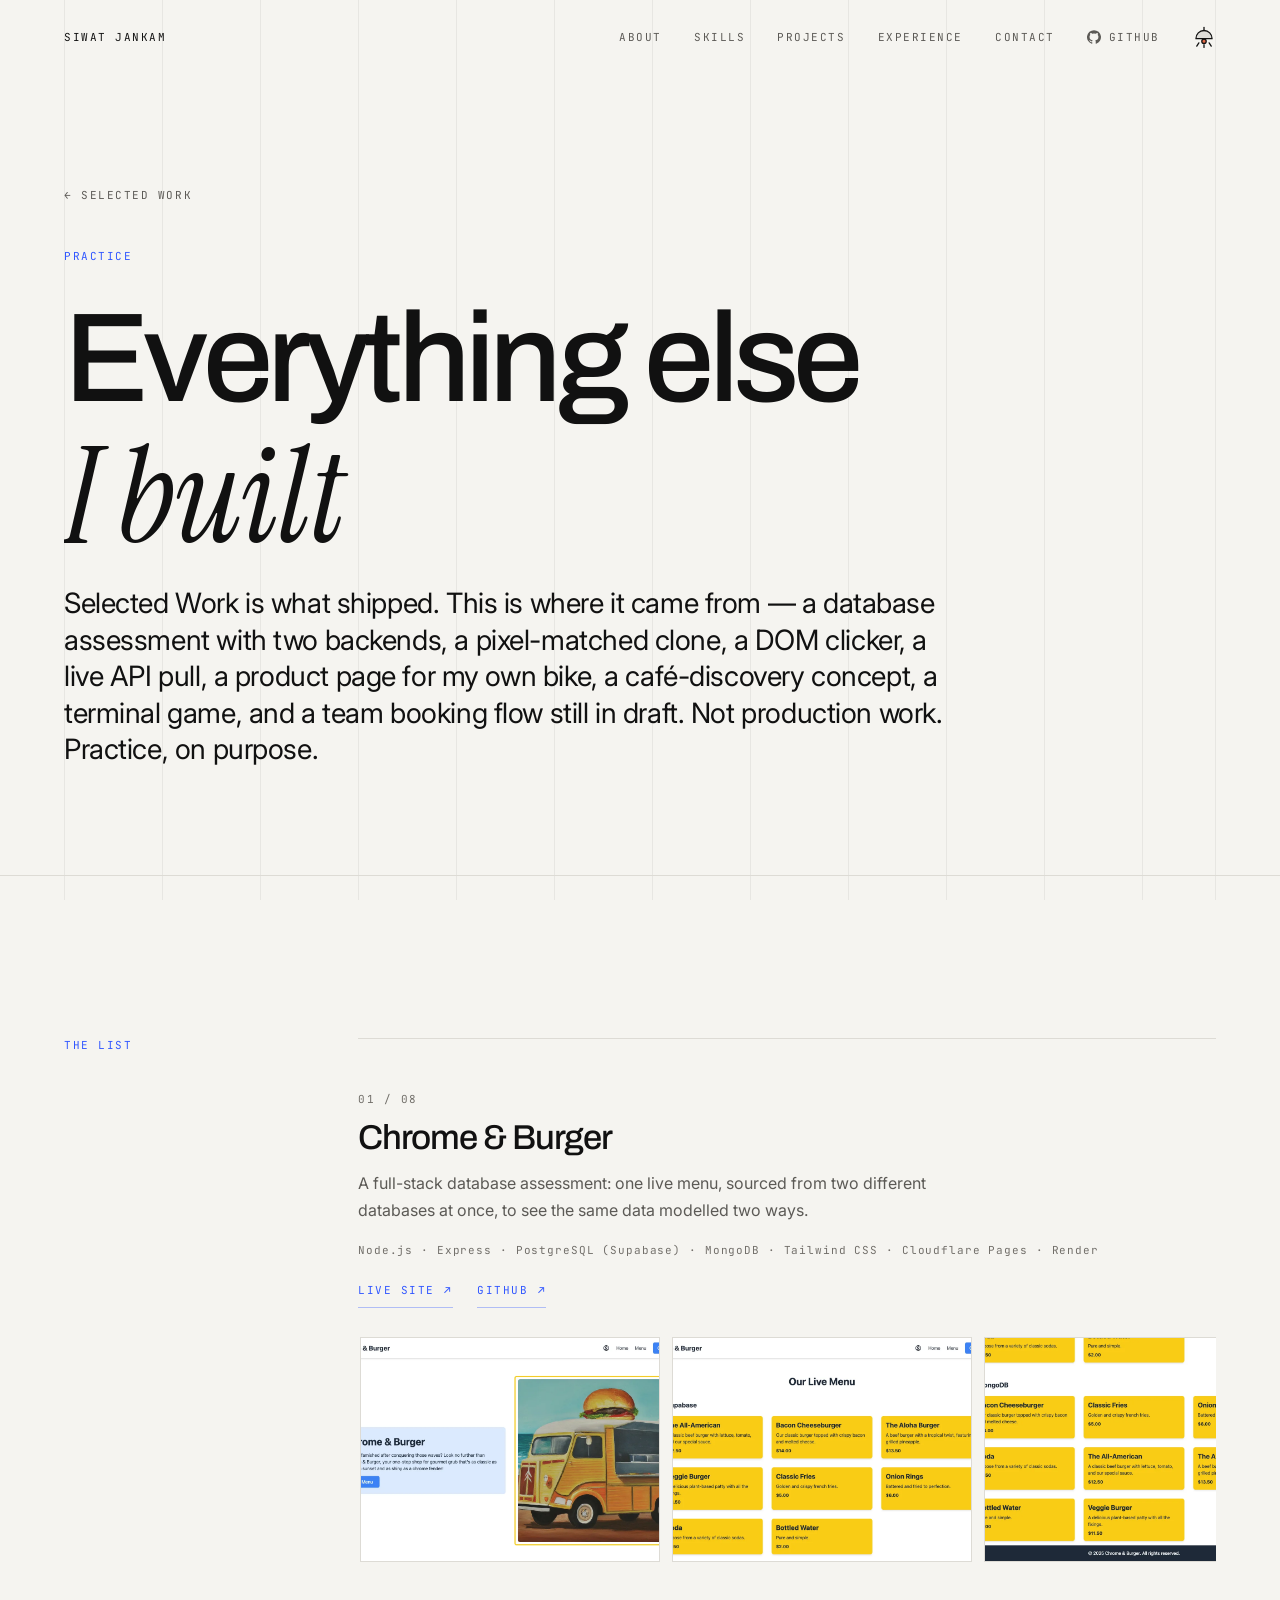
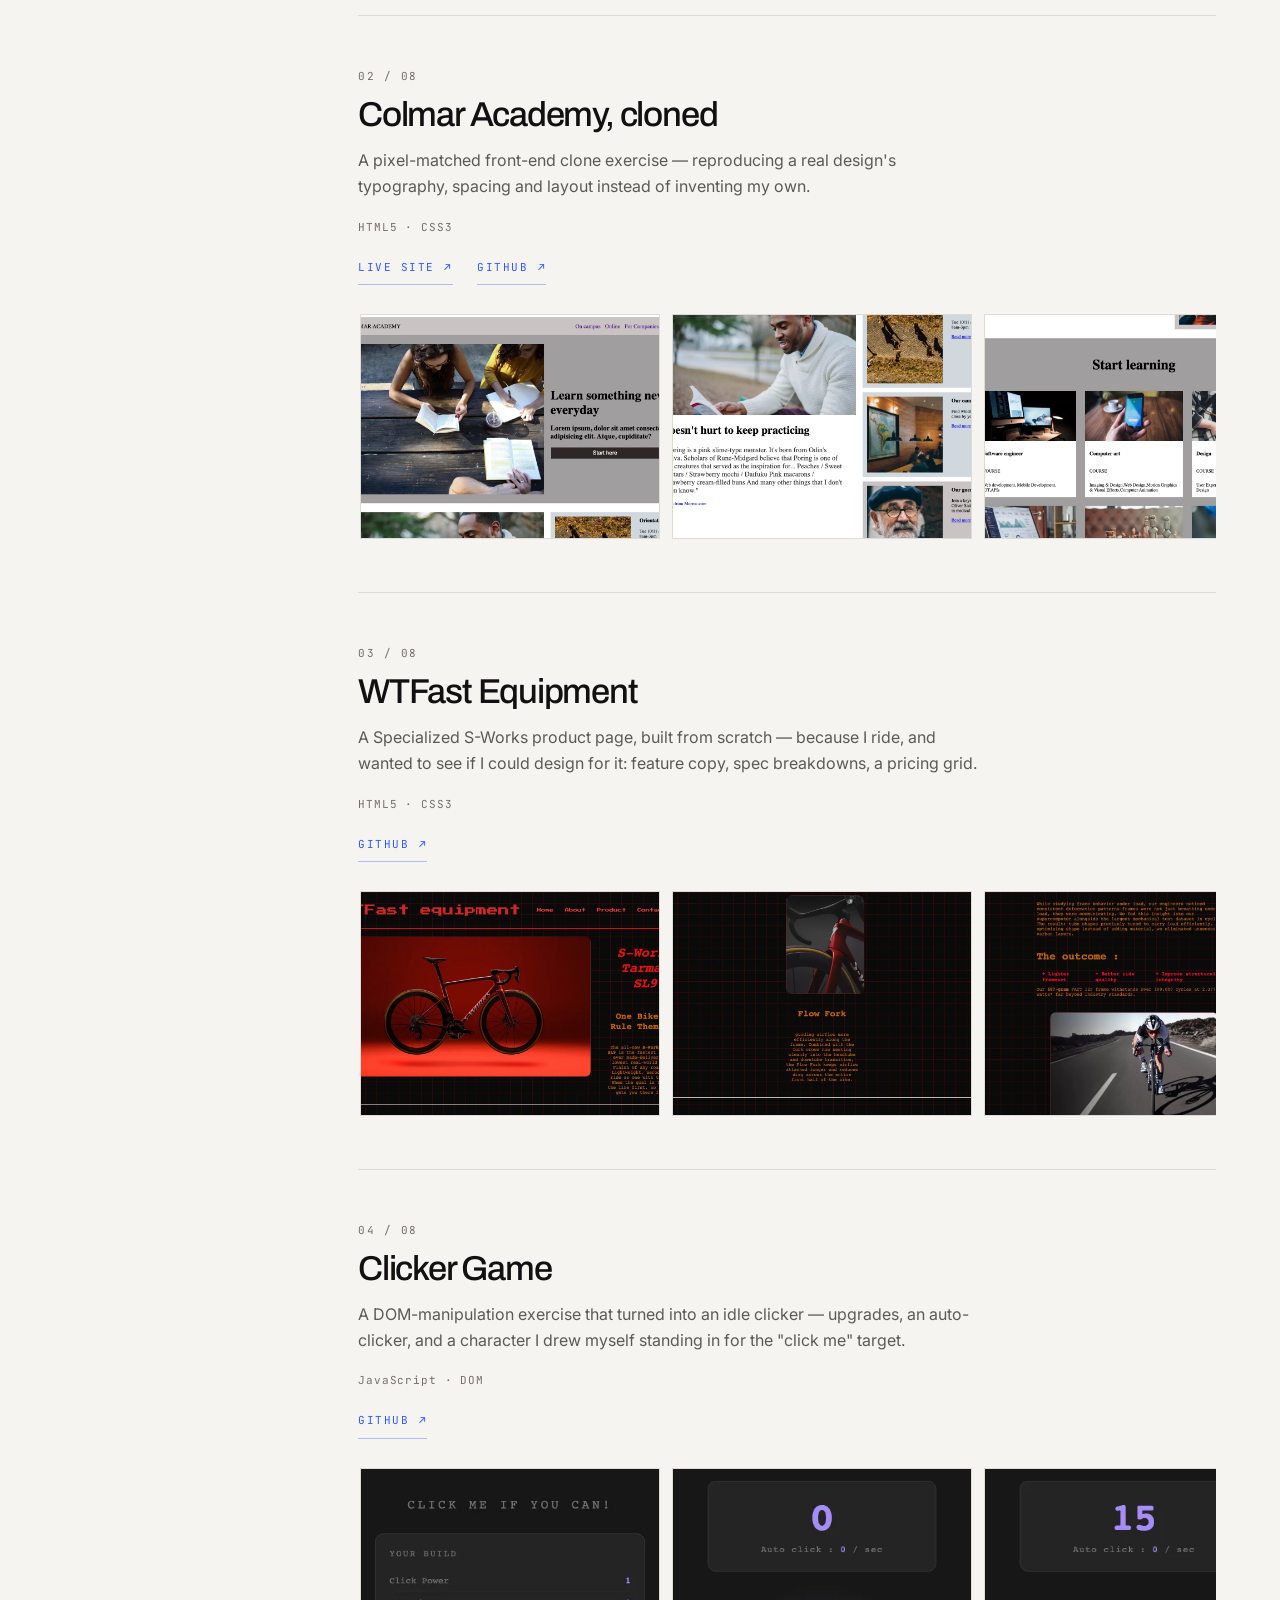
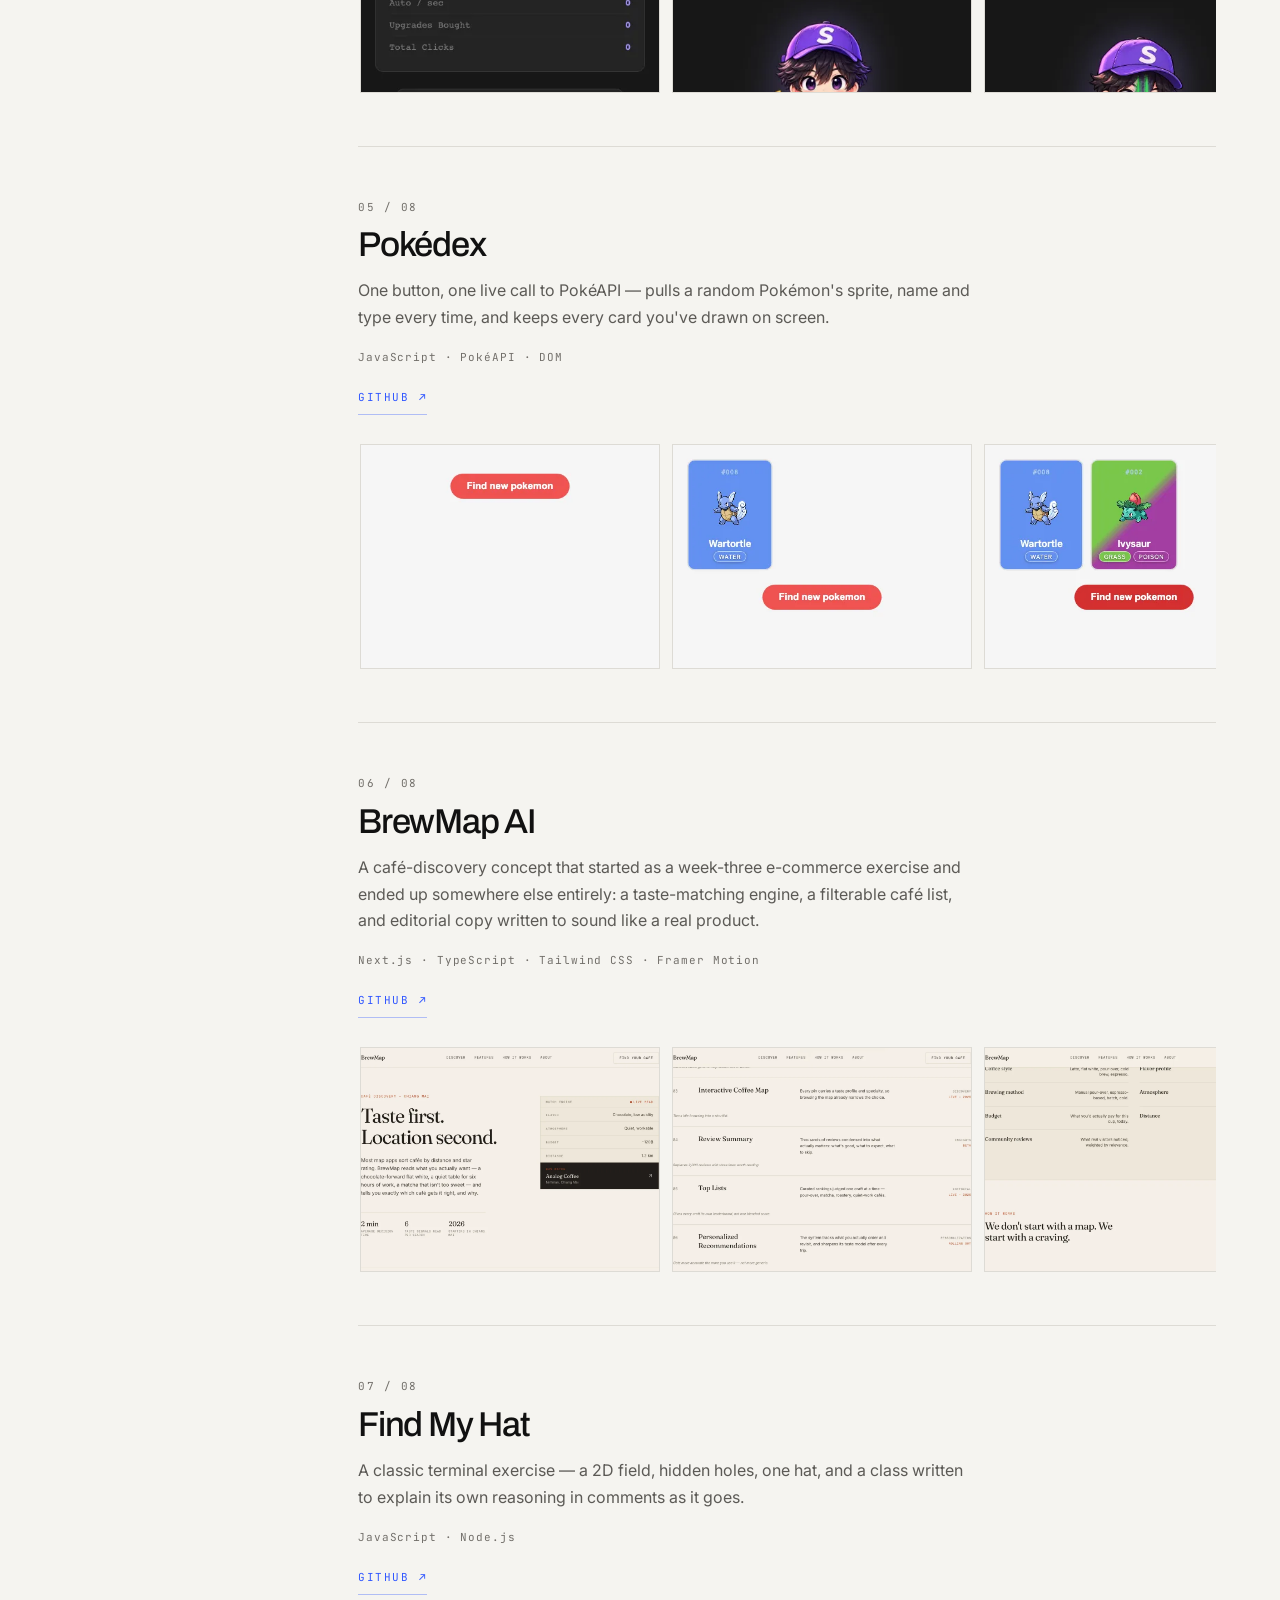
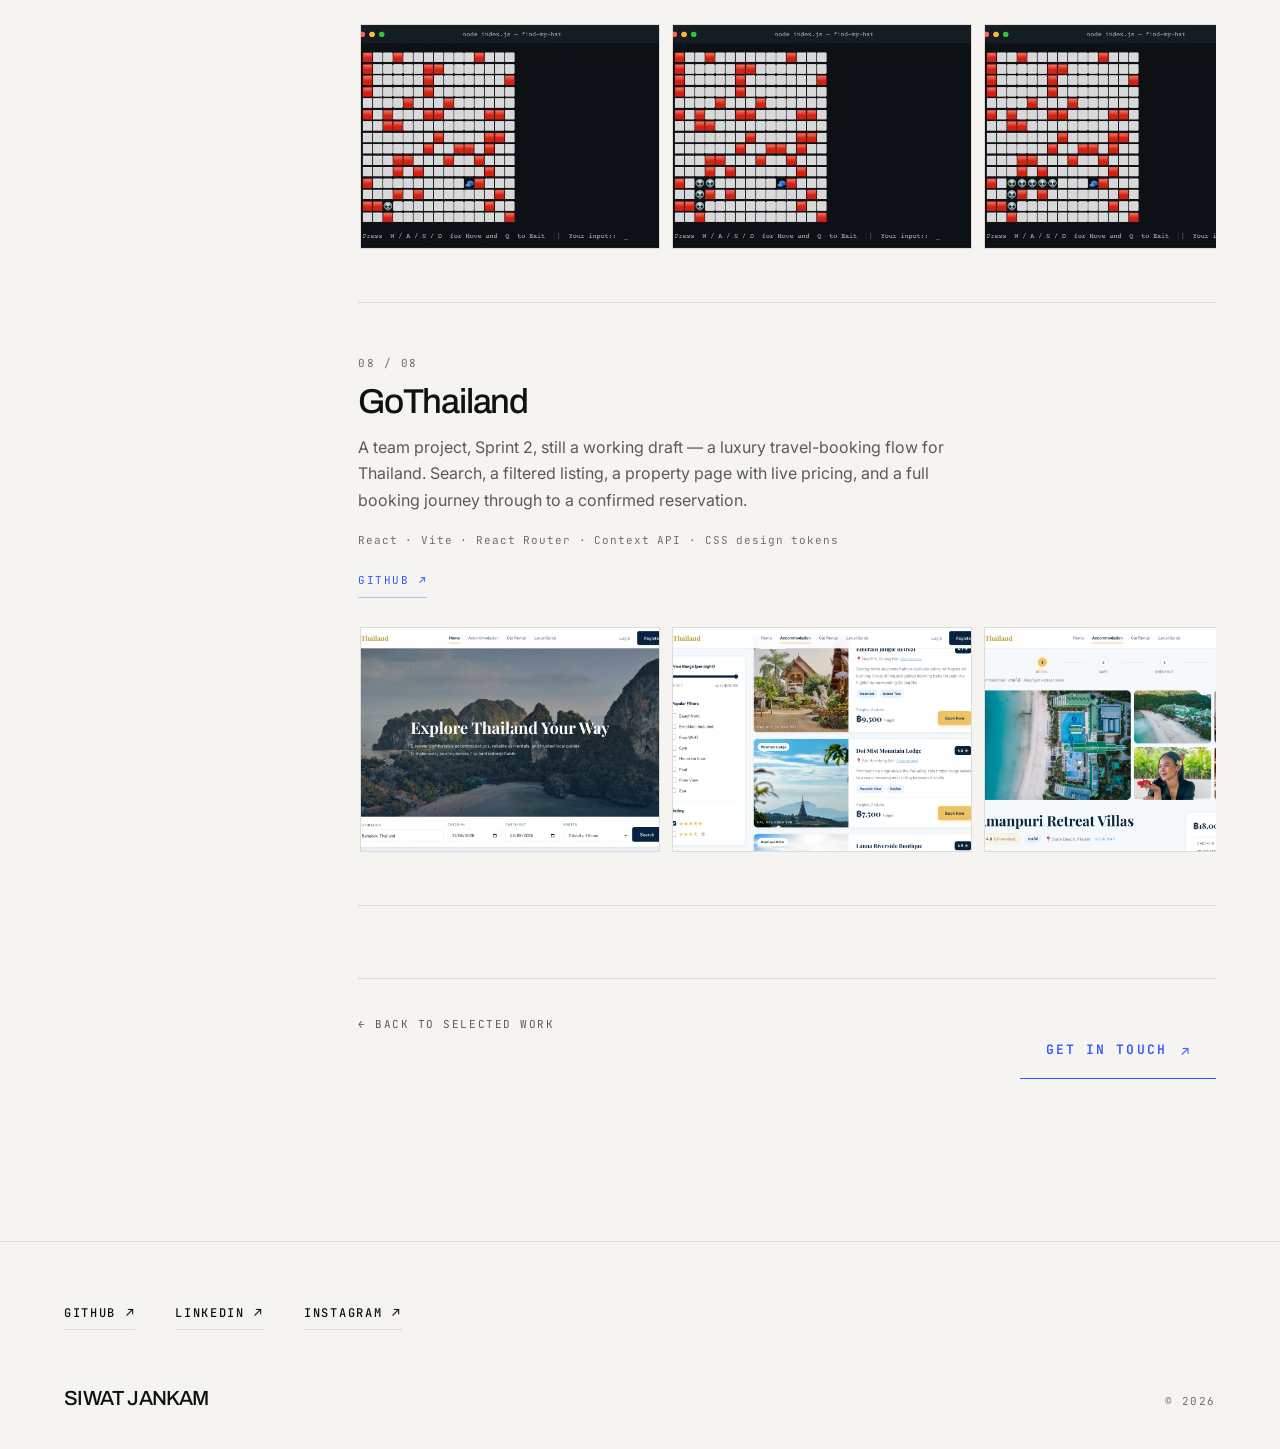
==== commit 54e3ba87: "add GoThailand as the 8th practice entry A team Sprint 2 project — React/Vite travel booking flow, s" ====
--- a/practice.html
+++ b/practice.html
@@ -96,8 +96,8 @@
           <p class="t-lead case-dek">
             Selected Work is what shipped. This is where it came from — a database assessment with
             two backends, a pixel-matched clone, a DOM clicker, a live API pull, a product page for
-            my own bike, a café-discovery concept, and a terminal game. Not production work.
-            Practice, on purpose.
+            my own bike, a café-discovery concept, a terminal game, and a team booking flow still in
+            draft. Not production work. Practice, on purpose.
           </p>
         </div>
       </div>
@@ -116,7 +116,7 @@
 
             <!-- 01 — Chrome & Burger -->
             <article class="practice-item reveal">
-              <span class="practice-item__index t-micro">01 / 07</span>
+              <span class="practice-item__index t-micro">01 / 08</span>
               <h2 class="practice-item__title">Chrome &amp; Burger</h2>
               <p class="practice-item__desc t-body">
                 A full-stack database assessment: one live menu, sourced from two different
@@ -138,7 +138,7 @@
 
             <!-- 02 — Colmar Academy clone -->
             <article class="practice-item reveal">
-              <span class="practice-item__index t-micro">02 / 07</span>
+              <span class="practice-item__index t-micro">02 / 08</span>
               <h2 class="practice-item__title">Colmar Academy, cloned</h2>
               <p class="practice-item__desc t-body">
                 A pixel-matched front-end clone exercise — reproducing a real design's typography,
@@ -160,7 +160,7 @@
 
             <!-- 03 — WTFast Equipment -->
             <article class="practice-item reveal">
-              <span class="practice-item__index t-micro">03 / 07</span>
+              <span class="practice-item__index t-micro">03 / 08</span>
               <h2 class="practice-item__title">WTFast Equipment</h2>
               <p class="practice-item__desc t-body">
                 A Specialized S-Works product page, built from scratch — because I ride, and wanted
@@ -181,7 +181,7 @@
 
             <!-- 04 — Clicker Game -->
             <article class="practice-item reveal">
-              <span class="practice-item__index t-micro">04 / 07</span>
+              <span class="practice-item__index t-micro">04 / 08</span>
               <h2 class="practice-item__title">Clicker Game</h2>
               <p class="practice-item__desc t-body">
                 A DOM-manipulation exercise that turned into an idle clicker — upgrades, an
@@ -202,7 +202,7 @@
 
             <!-- 05 — Pokédex -->
             <article class="practice-item reveal">
-              <span class="practice-item__index t-micro">05 / 07</span>
+              <span class="practice-item__index t-micro">05 / 08</span>
               <h2 class="practice-item__title">Pokédex</h2>
               <p class="practice-item__desc t-body">
                 One button, one live call to PokéAPI — pulls a random Pokémon's sprite, name and
@@ -223,7 +223,7 @@
 
             <!-- 06 — BrewMap AI -->
             <article class="practice-item reveal">
-              <span class="practice-item__index t-micro">06 / 07</span>
+              <span class="practice-item__index t-micro">06 / 08</span>
               <h2 class="practice-item__title">BrewMap AI</h2>
               <p class="practice-item__desc t-body">
                 A café-discovery concept that started as a week-three e-commerce exercise and ended
@@ -245,7 +245,7 @@
 
             <!-- 07 — Find My Hat -->
             <article class="practice-item reveal">
-              <span class="practice-item__index t-micro">07 / 07</span>
+              <span class="practice-item__index t-micro">07 / 08</span>
               <h2 class="practice-item__title">Find My Hat</h2>
               <p class="practice-item__desc t-body">
                 A classic terminal exercise — a 2D field, hidden holes, one hat, and a class
@@ -261,6 +261,28 @@
                 <div class="practice-thumb"><img src="project-images/more/findhat-3-move.webp" alt="Further into the run, trail visible" loading="lazy" /></div>
                 <div class="practice-thumb"><img src="project-images/more/findhat-4-close.webp" alt="Closing in on the hat" loading="lazy" /></div>
                 <div class="practice-thumb"><img src="project-images/more/findhat-5-win.webp" alt="The winning message" loading="lazy" /></div>
+              </div>
+            </article>
+
+            <!-- 08 — GoThailand -->
+            <article class="practice-item reveal">
+              <span class="practice-item__index t-micro">08 / 08</span>
+              <h2 class="practice-item__title">GoThailand</h2>
+              <p class="practice-item__desc t-body">
+                A team project, Sprint 2, still a working draft — a luxury travel-booking flow for
+                Thailand. Search, a filtered listing, a property page with live pricing, and a full
+                booking journey through to a confirmed reservation.
+              </p>
+              <p class="practice-item__meta"><span>React</span><span>Vite</span><span>React Router</span><span>Context API</span><span>CSS design tokens</span></p>
+              <div class="practice-item__links">
+                <a class="btn btn--quiet" href="https://github.com/sjsiwat/GO-thailand" target="_blank" rel="noopener">GitHub <span class="btn__arrow">&#8599;</span></a>
+              </div>
+              <div class="practice-item__strip">
+                <div class="practice-thumb"><img src="project-images/more/gothailand-1-home.webp" alt="GoThailand — the home page search" loading="lazy" /></div>
+                <div class="practice-thumb"><img src="project-images/more/gothailand-2-listing.webp" alt="The filtered accommodation listing" loading="lazy" /></div>
+                <div class="practice-thumb"><img src="project-images/more/gothailand-3-detail.webp" alt="A property page with live pricing" loading="lazy" /></div>
+                <div class="practice-thumb"><img src="project-images/more/gothailand-4-checkout.webp" alt="The checkout form and order summary" loading="lazy" /></div>
+                <div class="practice-thumb"><img src="project-images/more/gothailand-5-success.webp" alt="A confirmed booking" loading="lazy" /></div>
               </div>
             </article>
 
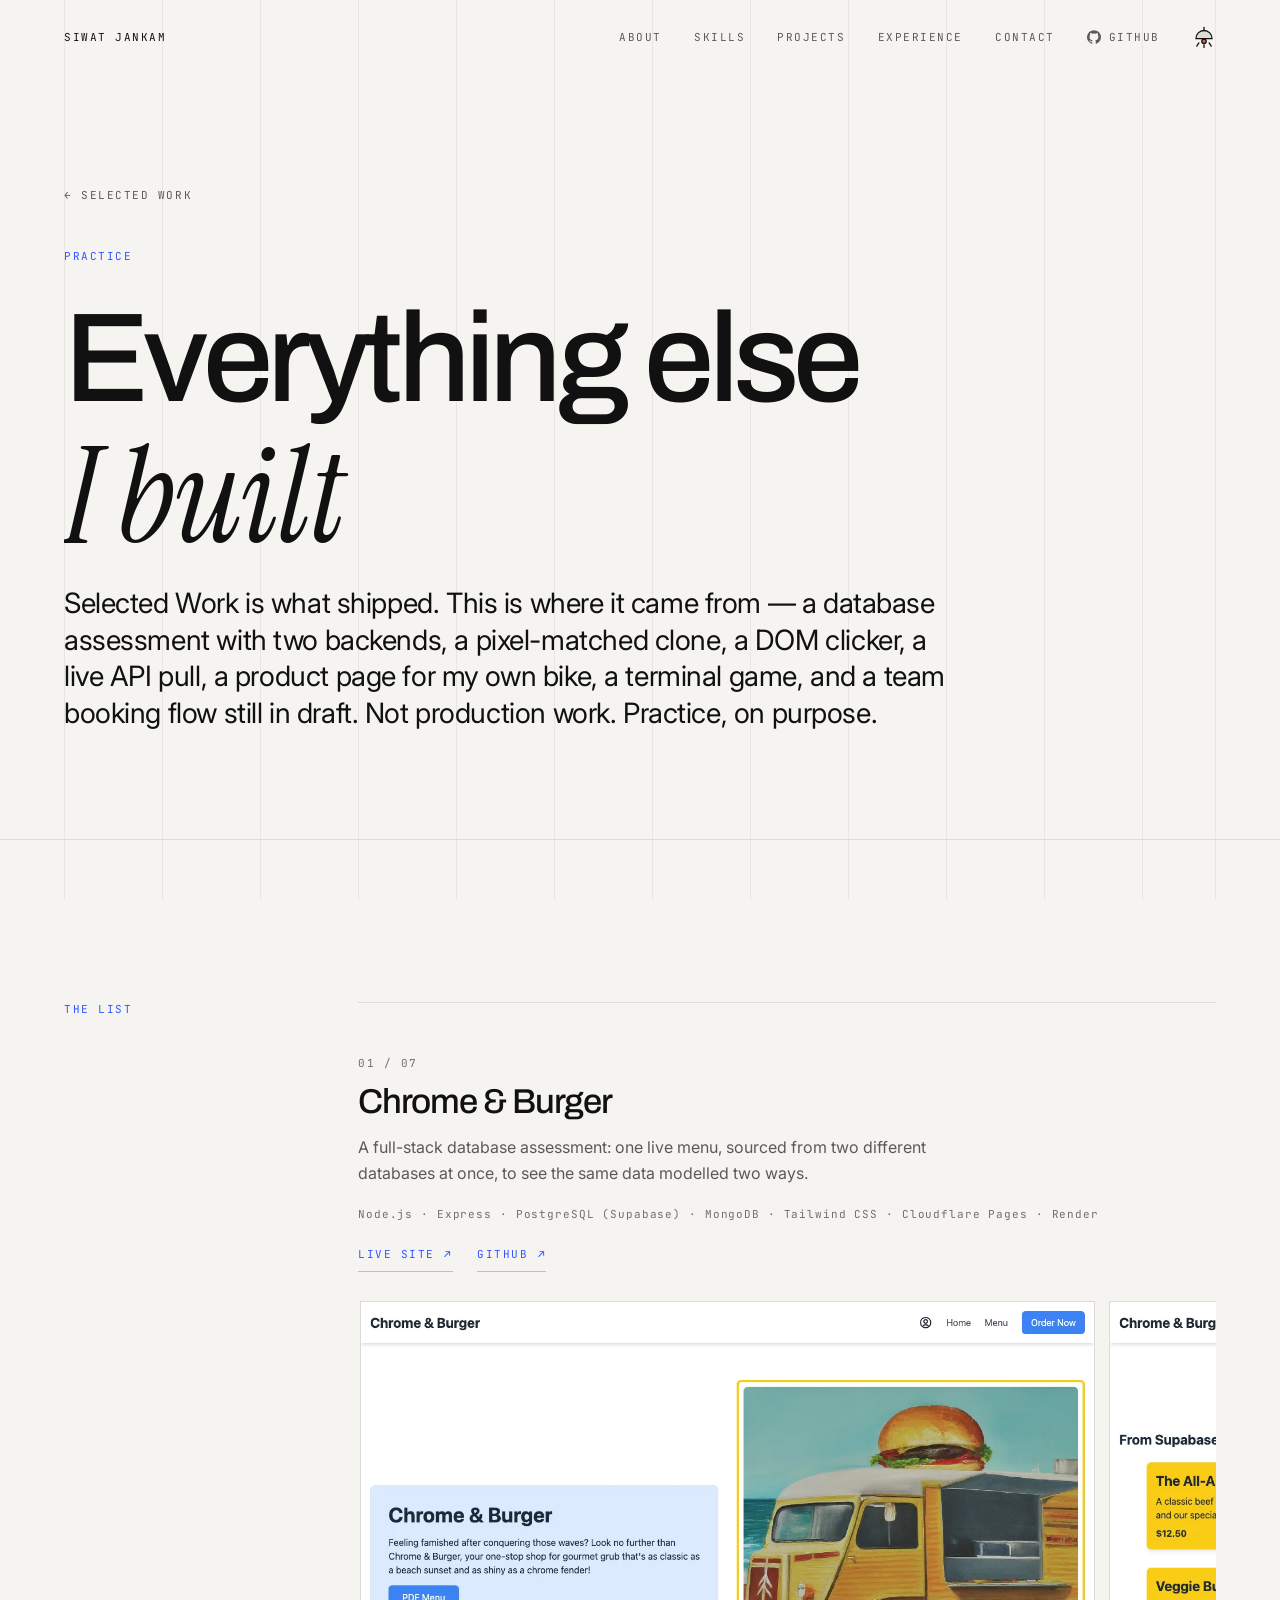
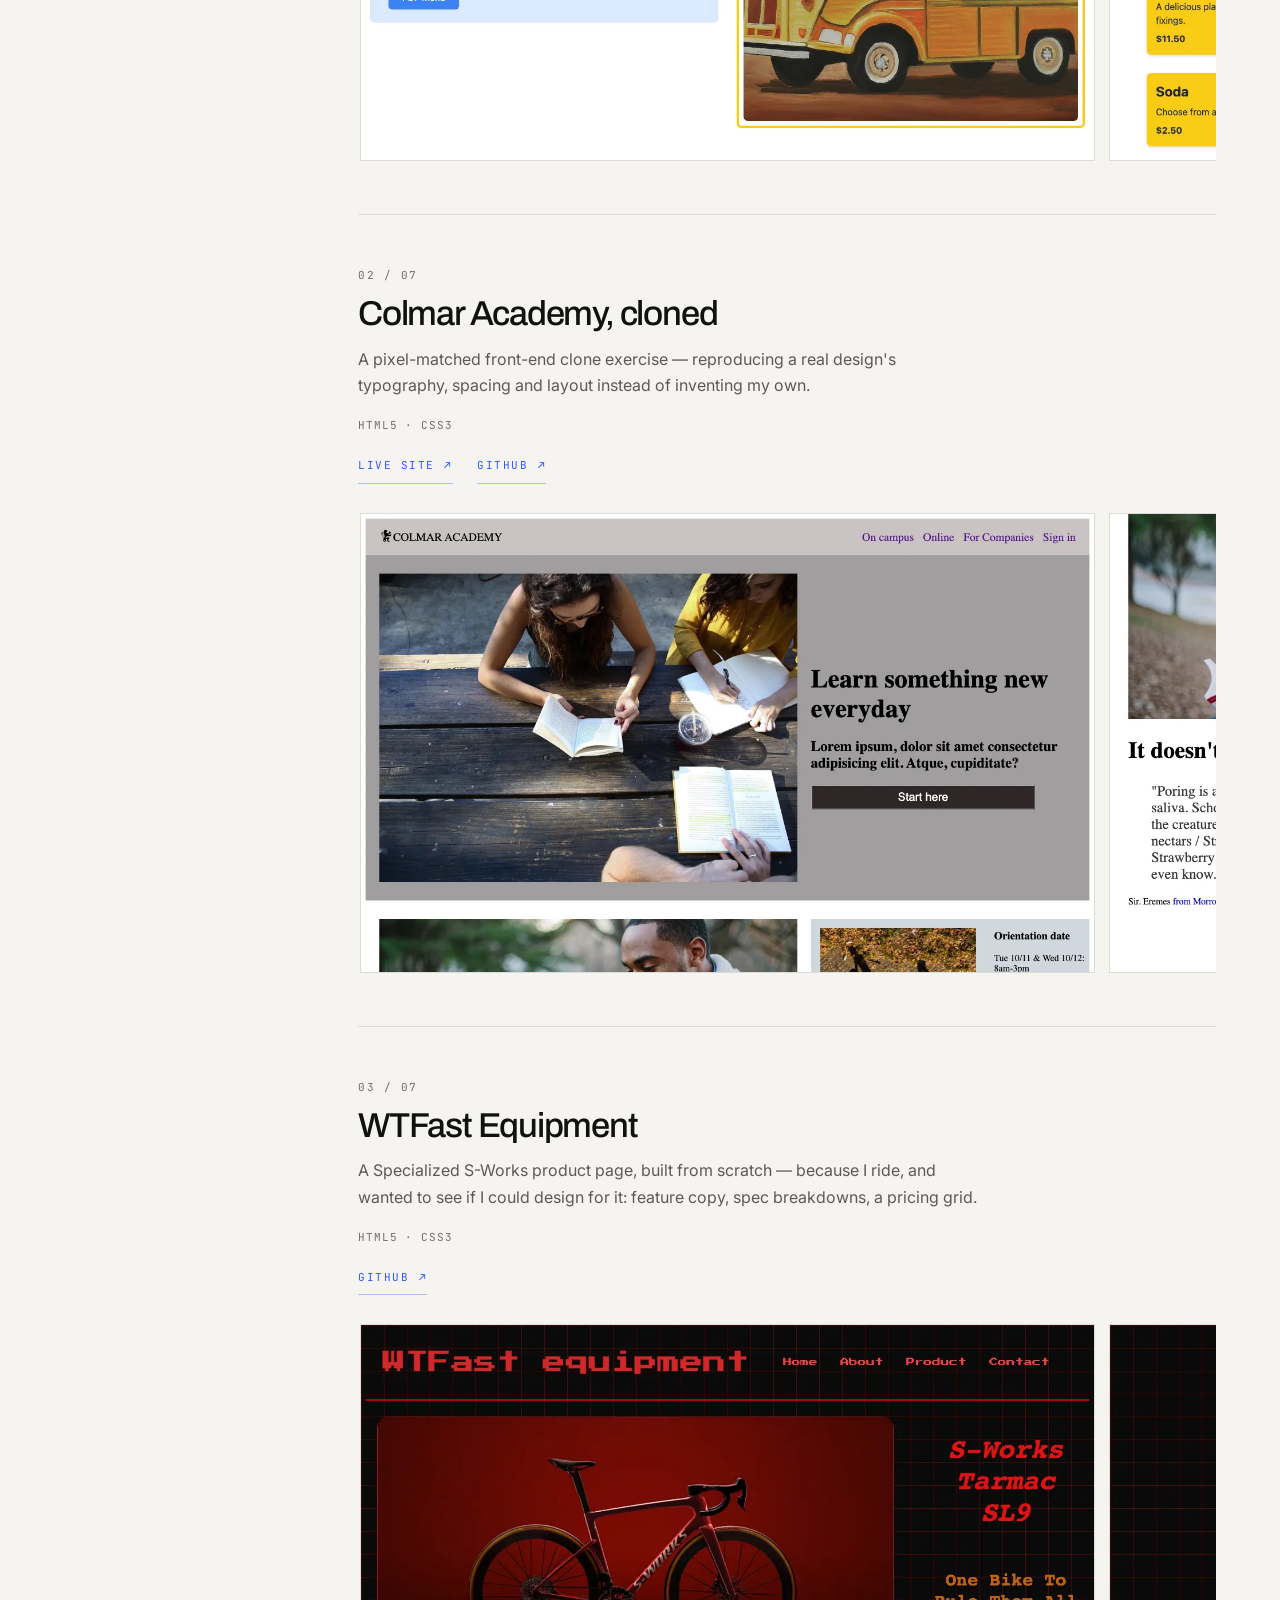
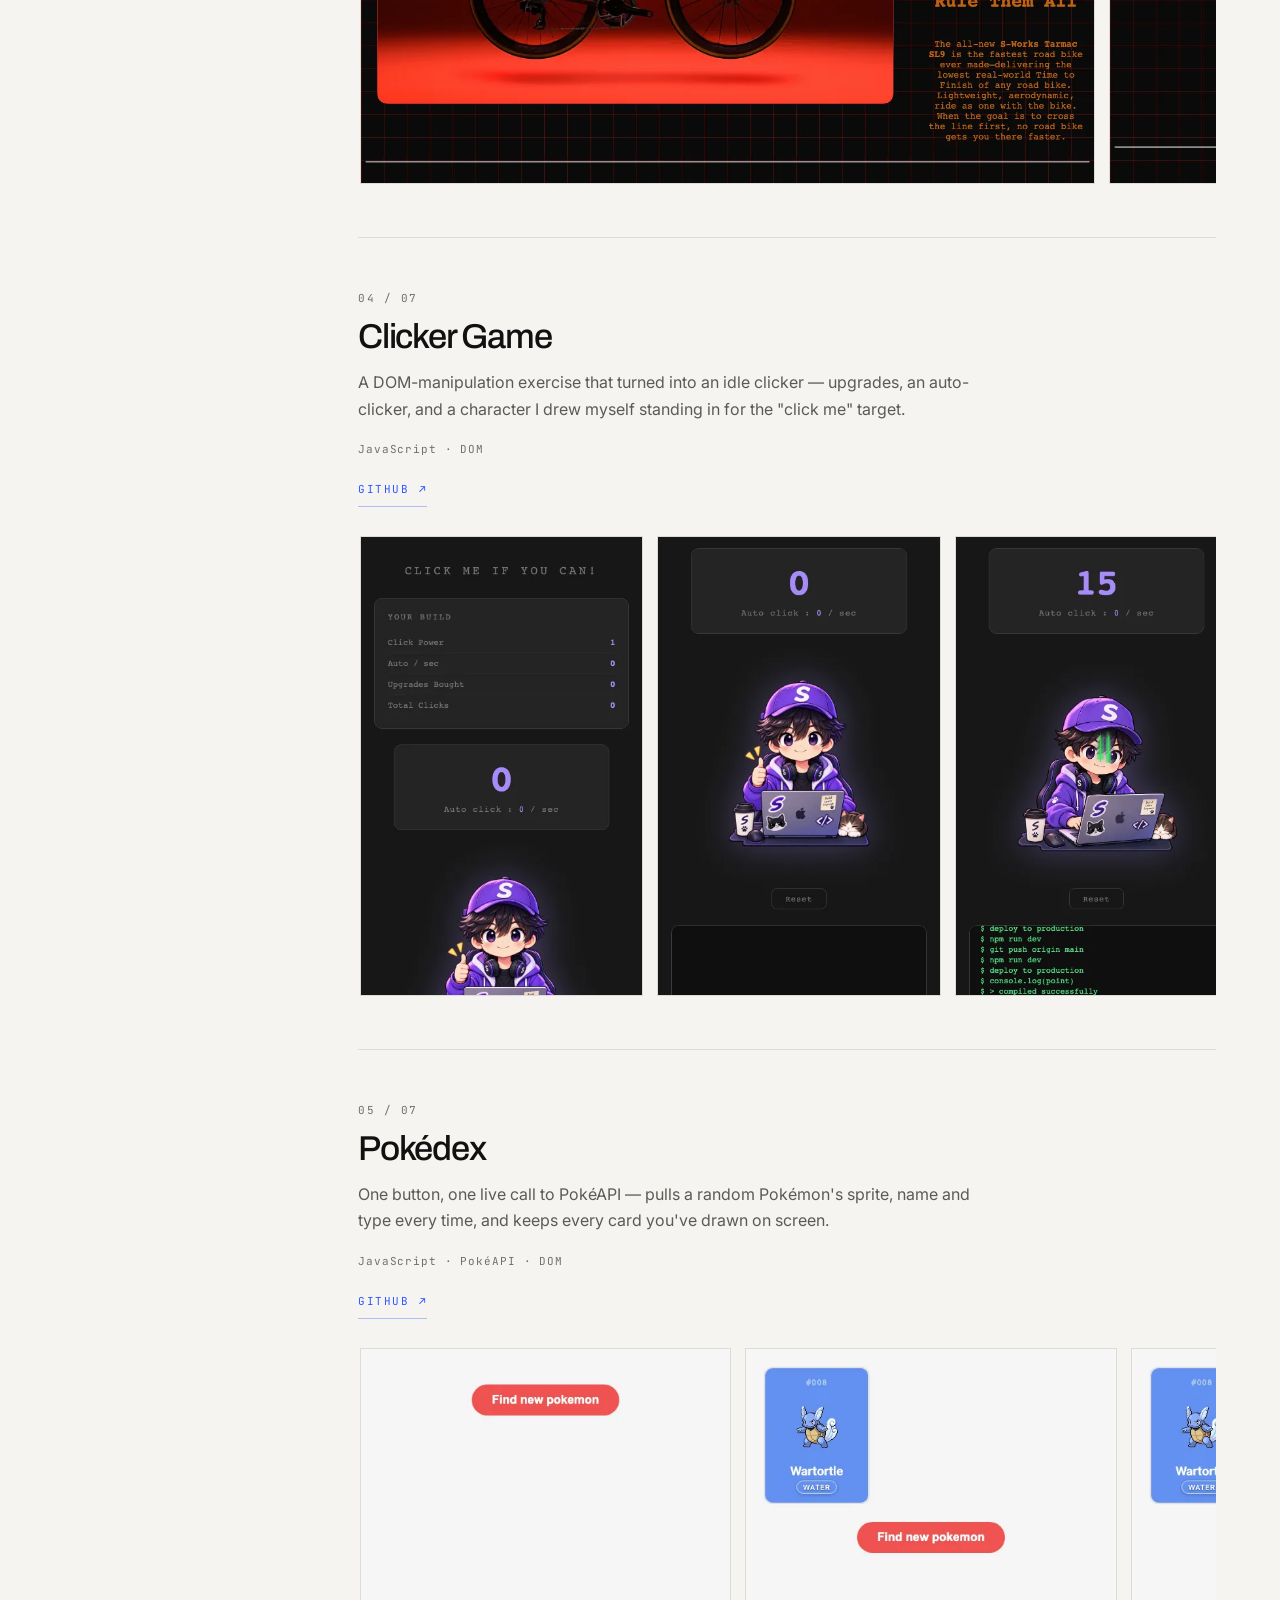
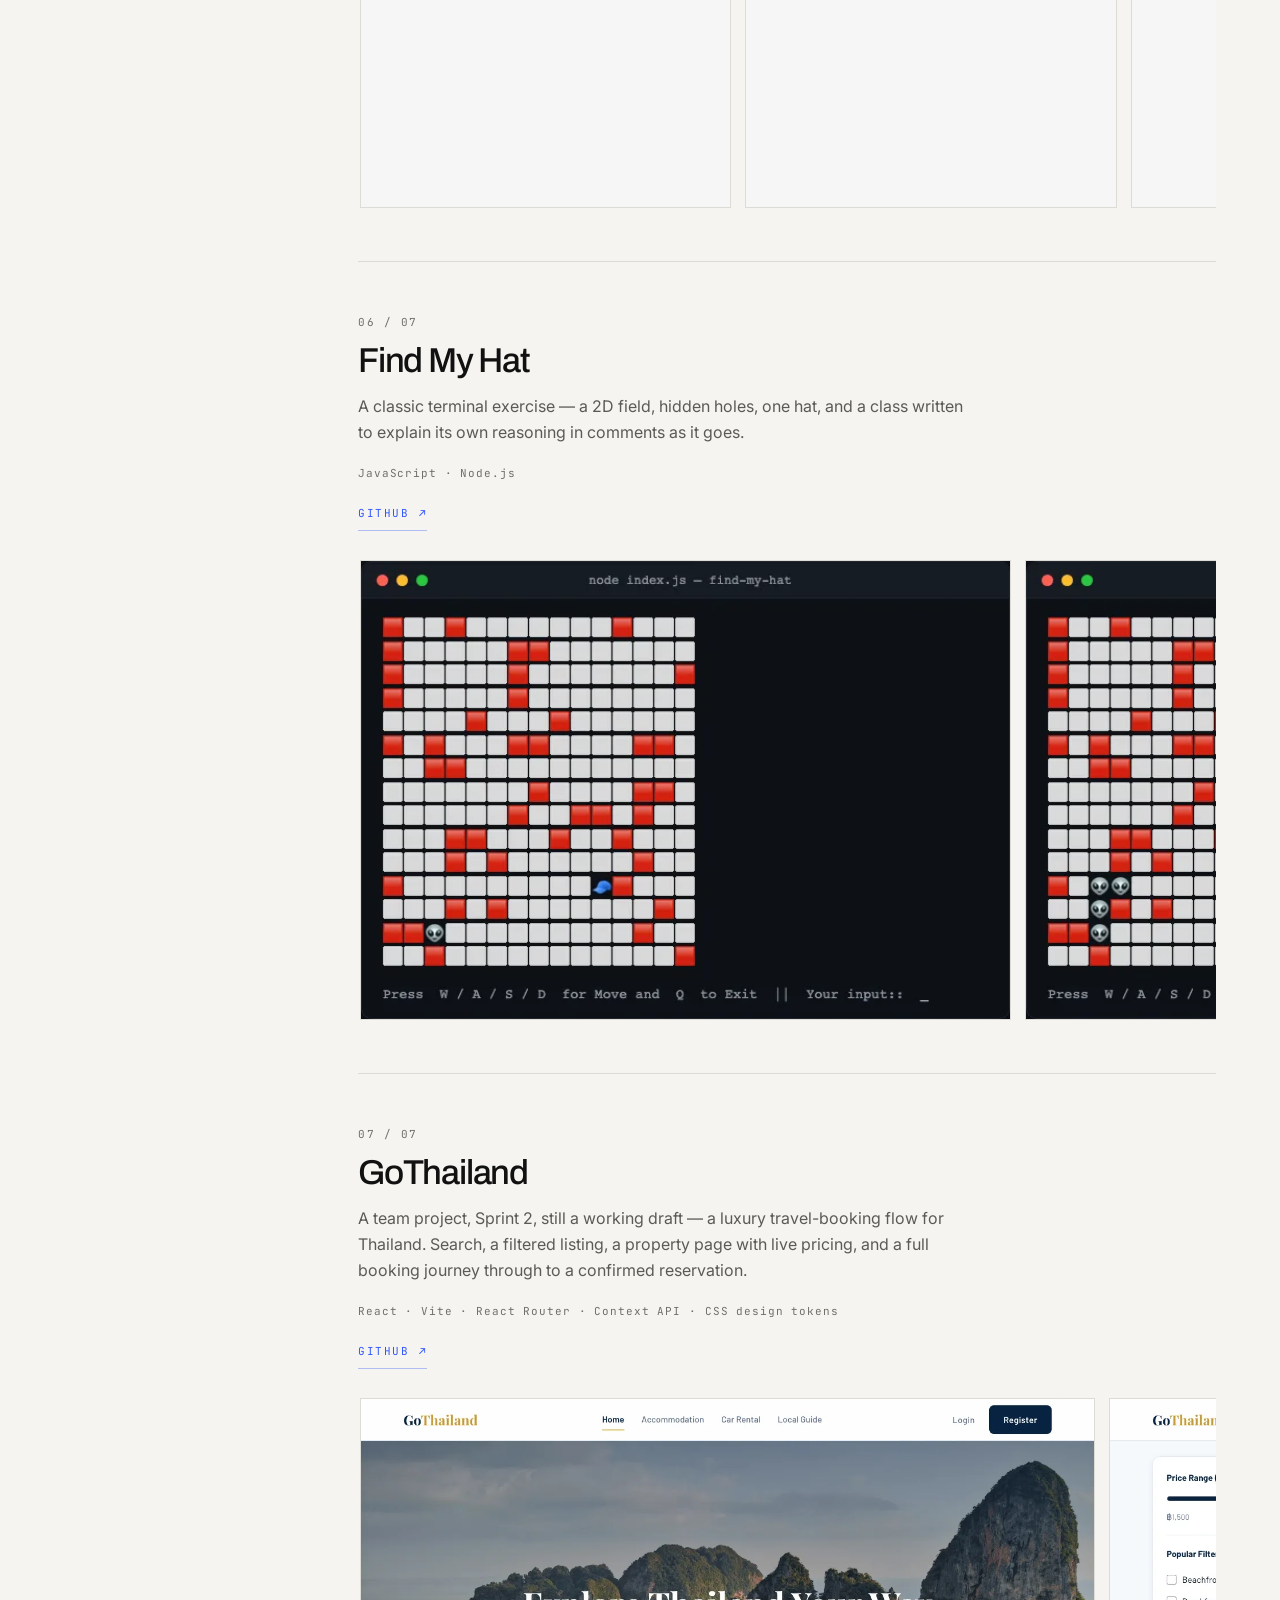
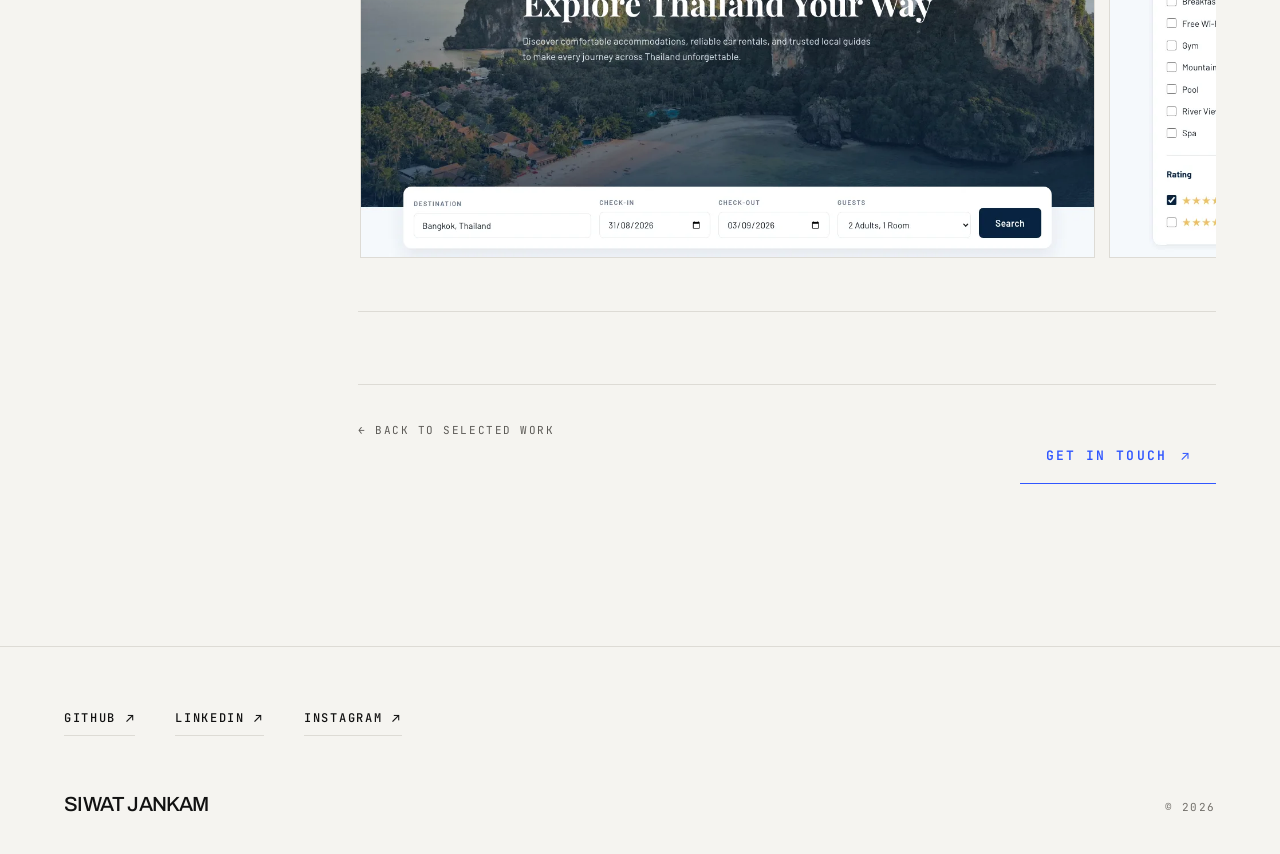
==== commit 6db14395: "Feature BrewMap as project 02 and drop it from practice Add the BrewMap case card, move notify and M" ====
--- a/practice.html
+++ b/practice.html
@@ -96,7 +96,7 @@
           <p class="t-lead case-dek">
             Selected Work is what shipped. This is where it came from — a database assessment with
             two backends, a pixel-matched clone, a DOM clicker, a live API pull, a product page for
-            my own bike, a café-discovery concept, a terminal game, and a team booking flow still in
+            my own bike, a terminal game, and a team booking flow still in
             draft. Not production work. Practice, on purpose.
           </p>
         </div>
@@ -116,7 +116,7 @@
 
             <!-- 01 — Chrome & Burger -->
             <article class="practice-item reveal">
-              <span class="practice-item__index t-micro">01 / 08</span>
+              <span class="practice-item__index t-micro">01 / 07</span>
               <h2 class="practice-item__title">Chrome &amp; Burger</h2>
               <p class="practice-item__desc t-body">
                 A full-stack database assessment: one live menu, sourced from two different
@@ -138,7 +138,7 @@
 
             <!-- 02 — Colmar Academy clone -->
             <article class="practice-item reveal">
-              <span class="practice-item__index t-micro">02 / 08</span>
+              <span class="practice-item__index t-micro">02 / 07</span>
               <h2 class="practice-item__title">Colmar Academy, cloned</h2>
               <p class="practice-item__desc t-body">
                 A pixel-matched front-end clone exercise — reproducing a real design's typography,
@@ -160,7 +160,7 @@
 
             <!-- 03 — WTFast Equipment -->
             <article class="practice-item reveal">
-              <span class="practice-item__index t-micro">03 / 08</span>
+              <span class="practice-item__index t-micro">03 / 07</span>
               <h2 class="practice-item__title">WTFast Equipment</h2>
               <p class="practice-item__desc t-body">
                 A Specialized S-Works product page, built from scratch — because I ride, and wanted
@@ -181,7 +181,7 @@
 
             <!-- 04 — Clicker Game -->
             <article class="practice-item reveal">
-              <span class="practice-item__index t-micro">04 / 08</span>
+              <span class="practice-item__index t-micro">04 / 07</span>
               <h2 class="practice-item__title">Clicker Game</h2>
               <p class="practice-item__desc t-body">
                 A DOM-manipulation exercise that turned into an idle clicker — upgrades, an
@@ -202,7 +202,7 @@
 
             <!-- 05 — Pokédex -->
             <article class="practice-item reveal">
-              <span class="practice-item__index t-micro">05 / 08</span>
+              <span class="practice-item__index t-micro">05 / 07</span>
               <h2 class="practice-item__title">Pokédex</h2>
               <p class="practice-item__desc t-body">
                 One button, one live call to PokéAPI — pulls a random Pokémon's sprite, name and
@@ -221,31 +221,9 @@
               </div>
             </article>
 
-            <!-- 06 — BrewMap AI -->
-            <article class="practice-item reveal">
-              <span class="practice-item__index t-micro">06 / 08</span>
-              <h2 class="practice-item__title">BrewMap AI</h2>
-              <p class="practice-item__desc t-body">
-                A café-discovery concept that started as a week-three e-commerce exercise and ended
-                up somewhere else entirely: a taste-matching engine, a filterable café list, and
-                editorial copy written to sound like a real product.
-              </p>
-              <p class="practice-item__meta"><span>Next.js</span><span>TypeScript</span><span>Tailwind CSS</span><span>Framer Motion</span></p>
-              <div class="practice-item__links">
-                <a class="btn btn--quiet" href="https://github.com/sjsiwat/jsd13-week03-vibecode-myecommerce" target="_blank" rel="noopener">GitHub <span class="btn__arrow">&#8599;</span></a>
-              </div>
-              <div class="practice-item__strip">
-                <div class="practice-thumb"><img src="project-images/more/brewmap-1-hero.webp" alt="BrewMap AI — the hero and match engine card" loading="lazy" /></div>
-                <div class="practice-thumb"><img src="project-images/more/brewmap-2-features.webp" alt="The numbered feature list" loading="lazy" /></div>
-                <div class="practice-thumb"><img src="project-images/more/brewmap-3-signals.webp" alt="The signals grid and How It Works header" loading="lazy" /></div>
-                <div class="practice-thumb"><img src="project-images/more/brewmap-4-quote.webp" alt="A dark editorial pull-quote section" loading="lazy" /></div>
-                <div class="practice-thumb"><img src="project-images/more/brewmap-5-cafes.webp" alt="The café listing page" loading="lazy" /></div>
-              </div>
-            </article>
-
-            <!-- 07 — Find My Hat -->
-            <article class="practice-item reveal">
-              <span class="practice-item__index t-micro">07 / 08</span>
+            <!-- 06 — Find My Hat -->
+            <article class="practice-item reveal">
+              <span class="practice-item__index t-micro">06 / 07</span>
               <h2 class="practice-item__title">Find My Hat</h2>
               <p class="practice-item__desc t-body">
                 A classic terminal exercise — a 2D field, hidden holes, one hat, and a class
@@ -264,9 +242,9 @@
               </div>
             </article>
 
-            <!-- 08 — GoThailand -->
-            <article class="practice-item reveal">
-              <span class="practice-item__index t-micro">08 / 08</span>
+            <!-- 07 — GoThailand -->
+            <article class="practice-item reveal">
+              <span class="practice-item__index t-micro">07 / 07</span>
               <h2 class="practice-item__title">GoThailand</h2>
               <p class="practice-item__desc t-body">
                 A team project, Sprint 2, still a working draft — a luxury travel-booking flow for
--- a/style.css
+++ b/style.css
@@ -167,7 +167,6 @@
    ════════════════════════════════════════════════════════════ */
 
 /* ── Display ───────────────────────────────────────────────── */
-.t-display,
 .hero__name,
 .hero__tagline,
 .section-title,
@@ -210,7 +209,6 @@
 .about-meta span,
 .stack__num,
 .project__index,
-.exp-hint,
 .footer__inner {
   font-family: var(--mono);
   font-size: var(--fs-micro);
@@ -245,8 +243,6 @@
   color: var(--ink);
 }
 
-/* Left-aligned throughout. Nothing is centred. */
-.section-label.centered { justify-content: flex-start; }
 /* ── Layout ────────────────────────────────────────────────── */
 main { position: relative; z-index: 10; flex: 1; }
 
@@ -501,12 +497,7 @@
 @media (prefers-color-scheme: dark) {
   :root:not([data-theme="light"]) .lamp__bulb { fill: none; }
   :root:not([data-theme="light"]) .lamp__rays { opacity: 0; transform: scale(0.6); }
-  /* The drawing is ink on white. Turned over, it is white on ink. */
-  :root:not([data-theme="light"]) .portrait .portrait__art {
-    filter: contrast(1.12) invert(1);
-  }
-}
-[data-theme="dark"] .portrait .portrait__art { filter: contrast(1.12) invert(1); }
+}
 
 .nav__links {
   display: none;
@@ -580,14 +571,6 @@
   transition: transform var(--dur) var(--ease);
 }
 .btn:hover .btn__arrow { transform: translateX(4px); }
-
-.btn--solid {
-  background: var(--ink);
-  color: var(--paper);
-  border-bottom-color: var(--ink);
-  padding: 1rem 1.5rem;
-}
-.btn--solid:hover { color: var(--paper); }
 
 .btn--quiet { color: var(--dim); border-bottom-color: var(--line); }
 .btn--quiet:hover { color: var(--ink); border-bottom-color: var(--ink); }
@@ -617,6 +600,13 @@
     align-self: start;
     margin-top: calc(var(--fs-hero) * 0.092);
   }
+  .profile { width: 85%; margin-left: auto; }
+}
+
+/* On a phone the frame runs edge-to-edge with the rest of the column by
+   default — trimmed back so it reads as a photo, not a banner. */
+@media (max-width: 639px) {
+  .profile { width: 80%; }
 }
 
 .hero__kicker {
@@ -660,12 +650,18 @@
 
 /* Typing line — role names take the serif italic accent */
 .hero__typing {
+  --fs-typed: clamp(1.5rem, 2.2vw, 1.75rem);
   display: flex;
   flex-wrap: wrap;
   align-items: baseline;
   gap: 0.5rem;
-  min-height: 2.4rem;
   margin-bottom: clamp(28px, 4vh, 48px);
+}
+/* The longest role ("Cloud & Automation Tinkerer") doesn't fit on one line
+   under ~400px and wraps to two — reserve that height so switching to it
+   doesn't push the page down and back on every pass through the list. */
+@media (max-width: 400px) {
+  .hero__typing { min-height: calc(var(--fs-typed) * 1.65 * 2 + 0.5rem); }
 }
 .hero__typing .lead {
   font-size: var(--fs-lead);
@@ -674,11 +670,17 @@
 }
 /* The line that types itself is the hero's one moving part. Roles take the
    cobalt, the off-duty lines take vermilion. Its own size floor sits at
-   24px so vermilion always reads as large text, where 3:1 is the bar. */
+   24px so vermilion always reads as large text, where 3:1 is the bar.
+
+   Both variants set line-height off the same --fs-typed base rather than
+   their own font-size — the role's serif italic runs 6% bigger and reads
+   taller again on top of that from the typeface's own metrics, so tying
+   line-height to each element's own size left the row 3px taller every
+   time a role swapped in, and the whole page below it shifted with it. */
 .hero__typing .typed {
-  --fs-typed: clamp(1.5rem, 2.2vw, 1.75rem);
   font-family: var(--sans);
   font-size: var(--fs-typed);
+  line-height: calc(var(--fs-typed) * 1.65);
   letter-spacing: -0.015em;
   color: var(--cobalt);
   min-width: 0;
@@ -687,6 +689,7 @@
   font-family: var(--serif);
   font-style: italic;
   font-size: calc(var(--fs-typed) * 1.06);
+  line-height: calc(var(--fs-typed) * 1.65);
   letter-spacing: -0.01em;
   color: var(--cobalt);
 }
@@ -743,13 +746,30 @@
 /* ── Portrait ──────────────────────────────────────────────────
    A plain frame, and the picture in its own colour. */
 .profile { position: relative; }
+.profile__frame { position: relative; }
+
+/* Crop marks — the frame as a plate waiting to be trimmed, the way a
+   print proof marks its own edges. Held off the corner by a gap, the
+   way a real mark never touches the trim it's marking. */
+.crop {
+  position: absolute;
+  width: 11px;
+  height: 11px;
+  pointer-events: none;
+}
+.crop--tl { top: -15px; left: -15px; border-top: 1px solid var(--mute); border-left: 1px solid var(--mute); }
+.crop--tr { top: -15px; right: -15px; border-top: 1px solid var(--mute); border-right: 1px solid var(--mute); }
+.crop--bl { bottom: -15px; left: -15px; border-bottom: 1px solid var(--mute); border-left: 1px solid var(--mute); }
+.crop--br { bottom: -15px; right: -15px; border-bottom: 1px solid var(--mute); border-right: 1px solid var(--mute); }
+
 .profile__img {
   position: relative;
   aspect-ratio: 4 / 5;
-  background: var(--surface);
-  /* A shade firmer than --line: the drawing's own ground is close enough
-     to the paper that the default hairline all but disappears. */
-  border: 1px solid color-mix(in srgb, var(--ink) 26%, transparent);
+  /* Paper, not surface — an empty frame reads as part of the page, not
+     as a card sitting on it. */
+  background: var(--paper);
+  border: 1px dashed color-mix(in srgb, var(--ink) 26%, transparent);
+  border-radius: 10px;
 }
 .profile__img img {
   width: 100%;
@@ -757,13 +777,11 @@
   object-fit: cover;
 }
 
-/* The drawing is what you meet first; the photograph is underneath,
-   and hovering the frame dissolves the ink away to find it. */
+/* The frame holds the photograph, not showing it — .profile__img's own
+   paper and hairline read as an empty frame until the picture is asked
+   for. Click-only: no hover preview. */
 .portrait {
-  /* Both layers carry the same zoom and origin, so the drawing and the
-     photograph stay registered while the figure comes forward and the
-     crop eats sky rather than shoulders. */
-  --portrait-zoom: 1.1;
+  --portrait-zoom: 1;
   cursor: pointer;
 }
 .portrait img {
@@ -771,28 +789,53 @@
   inset: 0;
   transform-origin: 50% 58%;
 }
-.portrait .portrait__art,
 .portrait .portrait__real { transform: scale(calc(var(--portrait-zoom) * 1.08)); }
-.portrait.is-revealed .portrait__art,
 .portrait.is-revealed .portrait__real { transform: scale(var(--portrait-zoom)); }
-.portrait .portrait__art {
+.portrait .portrait__real {
+  opacity: 0;
+  transition: opacity 320ms var(--ease), transform 1100ms var(--ease);
+}
+.portrait.is-unmasked .portrait__real { opacity: 1; }
+
+/* Two photographs take turns: each time the frame is opened, the next
+   print is the one that shows. Only the print named by data-photo renders. */
+.portrait__print {
+  position: absolute;
+  inset: 0;
+  display: none;
+}
+.portrait[data-photo="0"] .portrait__print[data-print="0"],
+.portrait[data-photo="1"] .portrait__print[data-print="1"] { display: block; }
+
+/* Colour by day, the graded black-and-white by night — same crop, two
+   prints stacked in the frame, only one ever rendered. */
+.portrait__real--bw { display: none; }
+[data-theme="dark"] .portrait__real--color { display: none; }
+[data-theme="dark"] .portrait__real--bw { display: block; }
+@media (prefers-color-scheme: dark) {
+  :root:not([data-theme="light"]) .portrait__real--color { display: none; }
+  :root:not([data-theme="light"]) .portrait__real--bw { display: block; }
+}
+
+/* The frame states its own condition, the way a dev tool prints the rule
+   that's hiding an element — gone the instant the picture actually is. */
+.portrait__code {
+  position: absolute;
+  inset: 0;
+  display: flex;
+  align-items: center;
+  justify-content: center;
+  padding: 1rem;
+  text-align: center;
+  font-family: var(--mono);
+  font-size: var(--fs-micro);
+  letter-spacing: 0.02em;
+  color: var(--mute);
   opacity: 1;
-  /* The drawing traces this exact photograph, frame for frame, so the two
-     layers need no nudging — the face dissolves in place. The contrast is
-     nudged just enough to firm the ink; its ground reads 240, so anything
-     stronger clips that to white and loses the faint construction lines.
-     Outbids .img-reveal img, which would otherwise drop the opacity leg. */
-  filter: contrast(1.12);
-  transition: opacity 520ms var(--ease), transform 1100ms var(--ease);
-}
-
-.portrait:hover .portrait__art,
-.portrait.is-peeking .portrait__art,
-.portrait.is-unmasked .portrait__art { opacity: 0; }
-
-/* No illustration on disk, no two-layer frame — fall back to the photograph. */
-.portrait.is-photo-only .portrait__art { display: none; }
-.portrait.is-photo-only { cursor: default; }
+  transition: opacity 320ms var(--ease);
+  pointer-events: none;
+}
+.portrait.is-unmasked .portrait__code { opacity: 0; }
 
 .profile__caption {
   display: flex;
@@ -800,6 +843,9 @@
   justify-content: space-between;
   gap: 1rem;
   margin-top: 0.75rem;
+  /* Clears the bottom-left crop mark, which reaches 15px left of the
+     frame's own edge — without this the caption sits right on top of it. */
+  padding-left: 22px;
   font-family: var(--mono);
   font-size: var(--fs-micro);
   letter-spacing: 0.14em;
@@ -808,8 +854,8 @@
   color: var(--mute);
 }
 
-/* The only cue that the frame has a second picture under it. Cobalt,
-   because on this page cobalt is what you can act on. */
+/* The only cue that the frame has a second picture under it. Vermilion-ink,
+   not vermilion — at 11px only the darker value clears 4.5:1. */
 .portrait__toggle {
   display: inline-flex;
   align-items: center;
@@ -823,7 +869,7 @@
   font-weight: 500;
   letter-spacing: 0.14em;
   text-transform: uppercase;
-  color: var(--cobalt);
+  color: var(--vermilion-ink);
   cursor: pointer;
 }
 .portrait__toggle-arrow {
@@ -957,7 +1003,8 @@
   gap: 2.5rem;
   padding-right: 2.5rem;
   font-family: var(--mono);
-  font-size: var(--fs-micro);
+  font-size: calc(var(--fs-micro) + 2px);
+  font-weight: 600;
   letter-spacing: 0.14em;
   text-transform: uppercase;
   /* The one warm band on the page. It is aria-hidden and every tag on it is
@@ -968,11 +1015,11 @@
 }
 @keyframes marquee { to { transform: translateX(-50%); } }
 
-/* ── Projects — a carousel, one spread to a card ────────────────
-   The entries used to run down the page swapping sides. Sideways they
-   need to agree with each other instead: one width, one picture box, and
-   the links pinned to the foot so the row of them reads as a line. */
-.carousel { border-top: 1px solid var(--line); }
+/* ── Projects — the supporting work, two up ──────────────────────
+   Everything not featured lands here as a plain grid: one width, one
+   picture box, and the links pinned to the foot so the row of them
+   reads as a line. Used to be a scroll carousel, back when there were
+   three of these; with two, scrolling had nothing to hide. */
 
 /* The track breaks two columns further left than the section body it sits
    in, into the air beside the sticky label — the word PROJECTS is 11px mono
@@ -988,38 +1035,19 @@
 }
 
 .projects {
-  display: flex;
+  display: grid;
+  grid-template-columns: 1fr;
   gap: var(--gap);
-  /* The track scrolls in place; the page never moves sideways. */
-  overflow-x: auto;
-  overflow-y: hidden;
-  overscroll-behavior-x: contain;
-  scroll-snap-type: x mandatory;
-  /* The rail below is the scrollbar — the browser's own is redundant. */
-  scrollbar-width: none;
-  -ms-overflow-style: none;
-  /* Room for focus rings, which the overflow would otherwise clip. The
-     scroll-padding matches it, or the snapped rest position sits at 2px
-     and the "at the start" test never fires. */
   padding-block: clamp(28px, 4vh, 48px);
-  padding-inline: 2px;
-  scroll-padding-inline: 2px;
-}
-.projects::-webkit-scrollbar { display: none; }
-.projects:focus-visible { outline: 1px solid var(--cobalt); outline-offset: 4px; }
+}
+@media (min-width: 900px) {
+  .projects { grid-template-columns: repeat(2, minmax(0, 1fr)); }
+}
 
 .project {
   --fs-project-title: clamp(1.575rem, 2.7vw, 2.475rem);
-  /* Supporting work runs narrower than a page, so a second card is always
-     part in view and the featured picture stays clearly the largest thing
-     in the section. Sized against the track rather than the viewport: the
-     featured figure is eight of twelve columns above 900px and the whole
-     width below it, and only a share of the same box tracks that. Holds the
-     gap at 22% from 375px to 1440px; a vw clamp fell to 12% in between. */
-  flex: 0 0 82%;
   display: flex;
   flex-direction: column;
-  scroll-snap-align: start;
 }
 
 /* ── The featured entry ────────────────────────────────────────
@@ -1033,7 +1061,6 @@
   border-bottom: 1px solid var(--line);
 }
 @media (min-width: 900px) {
-  .project { flex-basis: 54%; }   /* the featured figure is 66% up here */
   .project--featured {
     display: grid;
     grid-template-columns: repeat(12, minmax(0, 1fr));
@@ -1143,64 +1170,6 @@
 }
 .project__links .btn:hover { color: var(--cobalt); border-bottom-color: var(--cobalt); }
 
-/* ── Carousel controls ─────────────────────────────────────────
-   The rail is the scrollbar, drawn in the page's own hand: a hairline
-   with the accent riding it in proportion to how much is off-screen. */
-.carousel__foot {
-  display: flex;
-  align-items: center;
-  gap: clamp(24px, 4vw, 56px);
-  padding-top: clamp(20px, 2.5vh, 28px);
-  border-top: 1px solid var(--line);
-}
-.carousel__rail {
-  position: relative;
-  flex: 1;
-  height: 1px;
-  background: var(--line);
-}
-.carousel__bar {
-  position: absolute;
-  top: 0;
-  left: 0;
-  height: 1px;
-  width: 25%;
-  background: var(--cobalt);
-  transform-origin: left center;
-  will-change: transform;
-}
-.carousel__nav {
-  display: flex;
-  gap: 0.5rem;
-}
-.carousel__btn {
-  width: 2.75rem;
-  height: 2.75rem;
-  display: inline-flex;
-  align-items: center;
-  justify-content: center;
-  background: none;
-  border: 1px solid color-mix(in srgb, var(--cobalt) 35%, transparent);
-  font-family: var(--mono);
-  font-size: 14px;
-  line-height: 1;
-  color: var(--cobalt);
-  cursor: pointer;
-  transition: background-color var(--dur-quick) var(--ease),
-              color var(--dur-quick) var(--ease),
-              border-color var(--dur-quick) var(--ease);
-}
-.carousel__btn:hover,
-.carousel__btn:focus-visible {
-  background: var(--cobalt);
-  border-color: var(--cobalt);
-  color: var(--on-accent);
-}
-
-/* No JS, no controls — the track still scrolls on its own. */
-.carousel__foot { display: none; }
-.js-carousel .carousel__foot { display: flex; }
-
 /* ── Activity — the GitHub calendar, redrawn in the page's own language ──
    No green, no rounded chrome: an ink ramp on paper, with the accent kept
    for the busiest quartile so the colour still means something. */
@@ -1358,6 +1327,15 @@
   text-transform: uppercase;
 }
 .disclosure__btn:hover { opacity: 0.6; }
+.disclosure__btn--accent { border-bottom-color: var(--vermilion-ink); }
+.disclosure__btn--accent .disclosure__label {
+  display: inline-block;
+  font-size: 16px;
+  font-weight: 700;
+  color: var(--vermilion-ink);
+  animation: bounce 1.6s ease-in-out infinite;
+}
+.disclosure__btn--accent:hover .disclosure__label { animation-play-state: paused; }
 .disclosure__chev {
   display: inline-flex;
   transition: transform var(--dur) var(--ease);
@@ -1703,6 +1681,22 @@
   color: var(--mute);
 }
 
+/* Phone screenshots run tall, not wide — two side by side instead of one
+   stretched full-width, and capped so the pair doesn't tower over the
+   surrounding prose. */
+.case-gallery--phones {
+  grid-template-columns: repeat(2, minmax(0, 1fr));
+  max-width: 480px;
+  margin-top: clamp(28px, 4vh, 44px);
+}
+@media (max-width: 479px) {
+  .case-gallery--phones { grid-template-columns: 1fr; max-width: 220px; }
+}
+
+/* Capped at its own native width — stretching this one to the gallery's
+   full column would upscale it past the resolution it was shot at. */
+.case-figure--compact { max-width: 536px; }
+
 /* ── Decisions — the same numbered rhythm as Skills ─────────── */
 .decision-list { border-top: 1px solid var(--line); }
 .decision {
@@ -1818,10 +1812,16 @@
 }
 .practice-item__links .btn:hover { color: var(--cobalt); border-bottom-color: var(--cobalt); }
 
-/* The strip — native scroll, no JS rail. Five shots, one glance each. */
+/* The strip — native scroll, no JS rail. Five shots, one glance each.
+   Every thumbnail is the same height and shows the whole screenshot —
+   a fixed 4:3 box with object-fit: cover was cropping portrait shots
+   (the clicker game, phone views) down to a sliver. Height-anchored
+   instead: width follows each image's own aspect ratio, so a tall
+   screenshot stays tall and a wide one stays wide, both fully visible. */
 .practice-item__strip {
   display: flex;
-  gap: 12px;
+  align-items: flex-start;
+  gap: 14px;
   overflow-x: auto;
   overscroll-behavior-x: contain;
   scroll-snap-type: x proximity;
@@ -1831,23 +1831,60 @@
   scrollbar-width: thin;
 }
 .practice-thumb {
-  flex: 0 0 clamp(220px, 30vw, 300px);
-  aspect-ratio: 4 / 3;
+  flex: 0 0 auto;
+  height: clamp(300px, 38vw, 460px);
   scroll-snap-align: start;
+  display: flex;
   background: var(--surface);
   border: 1px solid var(--line);
   overflow: hidden;
 }
 .practice-thumb img {
-  width: 100%;
   height: 100%;
-  object-fit: cover;
-  object-position: top;
+  width: auto;
+  max-width: none;
+  object-fit: contain;
   transition: transform var(--dur) var(--ease);
 }
-.practice-thumb:hover img { transform: scale(1.04); }
+.practice-thumb:hover img { transform: scale(1.03); }
 
 .projects__more { margin-top: clamp(40px, 5vh, 56px); }
+.projects__more .btn {
+  /* --vermilion-ink, not --vermilion: at this size (under the 24px/18.66px-
+     bold "large text" threshold) only the darker value clears 4.5:1. */
+  color: var(--vermilion-ink);
+  border-bottom-color: color-mix(in srgb, var(--vermilion-ink) 40%, transparent);
+  font-size: 19px;
+  letter-spacing: 0.06em;
+  padding-bottom: 0.7rem;
+}
+.projects__more .btn:hover { color: var(--vermilion-ink); border-bottom-color: var(--vermilion-ink); }
+/* An idle nudge, not a hover trick — the arrow makes its own case for
+   being clicked. Pauses on hover so it doesn't fight the .btn__arrow
+   hover slide already defined above; prefers-reduced-motion kills it
+   sitewide via the *,*::before,*::after rule at the bottom of this file. */
+.projects__more .btn__arrow {
+  font-size: 19px;
+  animation: nudge-right 2s var(--ease) infinite;
+}
+.projects__more .btn:hover .btn__arrow { animation-play-state: paused; }
+@keyframes nudge-right {
+  0%, 100% { transform: translateX(0); }
+  50% { transform: translateX(6px); }
+}
+
+/* "More" bounces in place — a second, distinct idle motion from the
+   arrow's nudge, so the word that starts the sentence is the one
+   asking to be read first. */
+.projects__more .btn__bounce {
+  display: inline-block;
+  animation: bounce 1.6s ease-in-out infinite;
+}
+.projects__more .btn:hover .btn__bounce { animation-play-state: paused; }
+@keyframes bounce {
+  0%, 100% { transform: translateY(0); }
+  50% { transform: translateY(-6px); }
+}
 
 /* ── Motion preferences ────────────────────────────────────── */
 @media (prefers-reduced-motion: reduce) {
